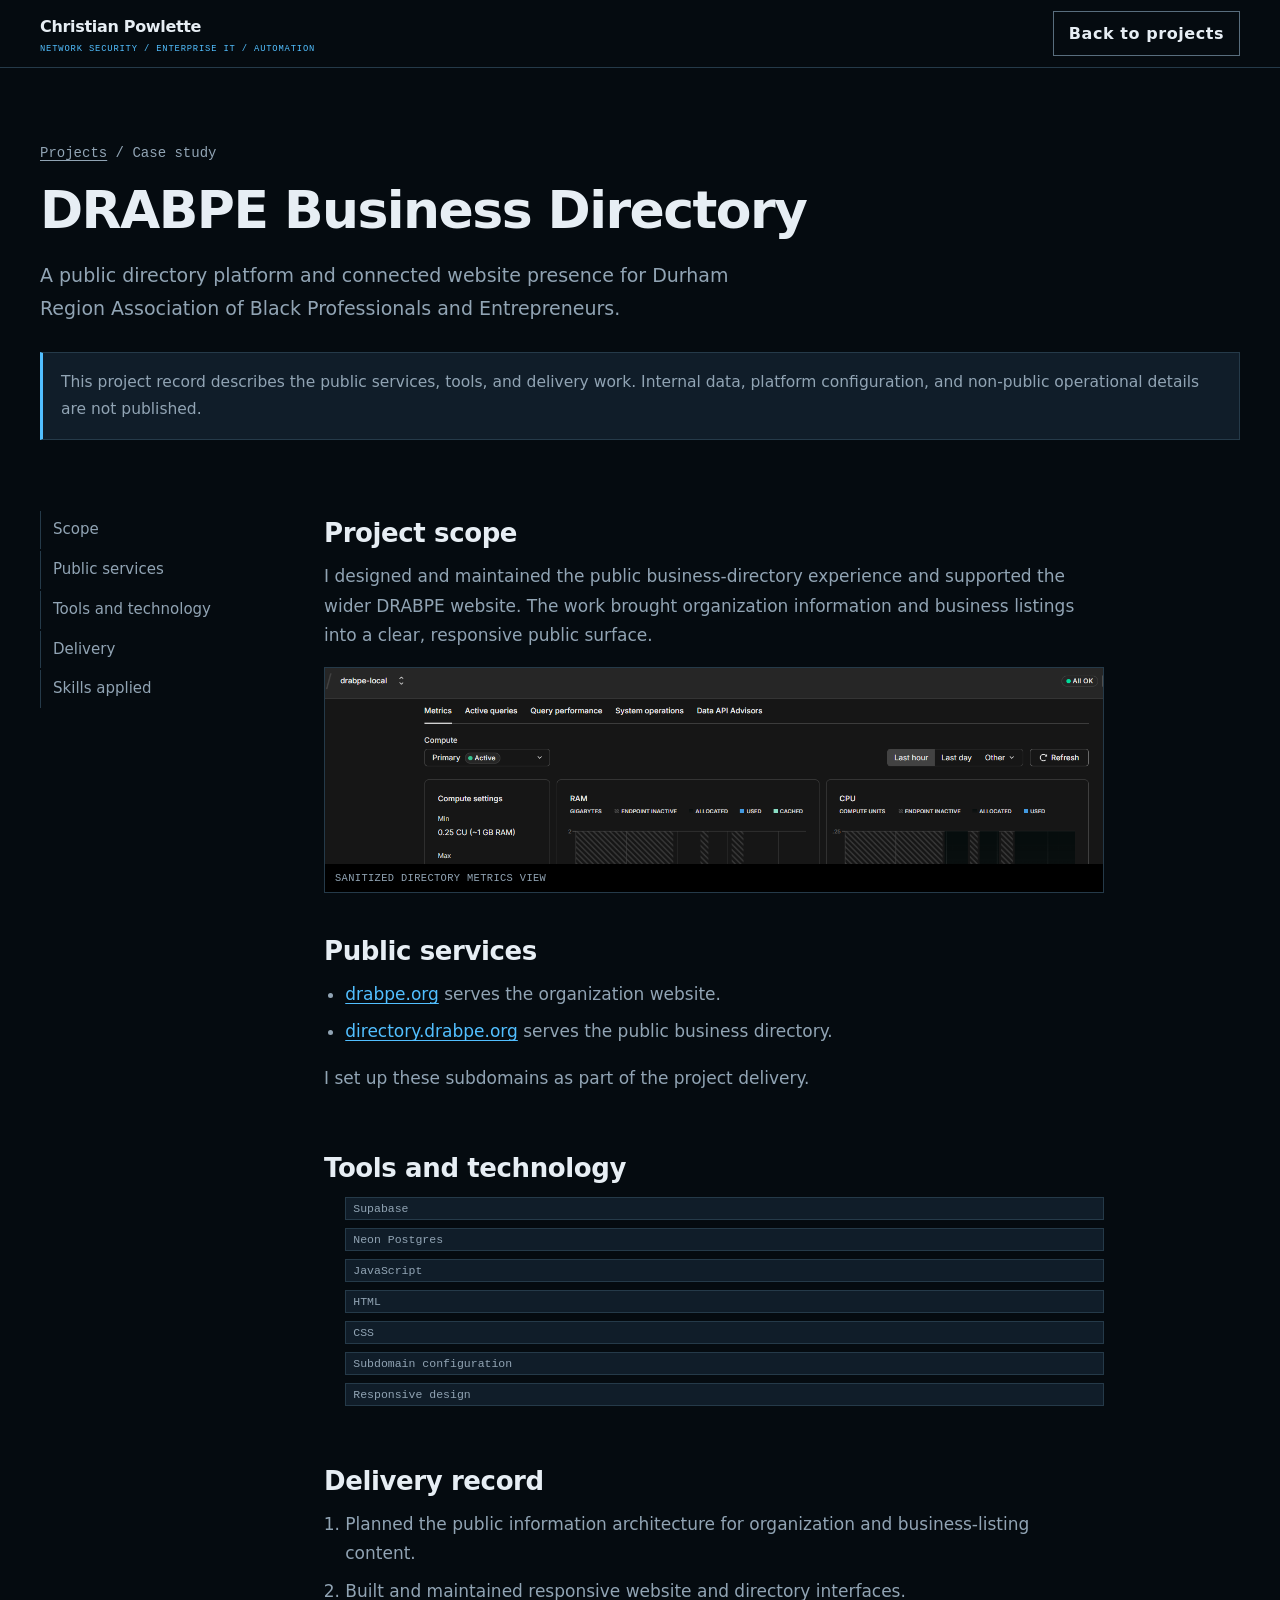
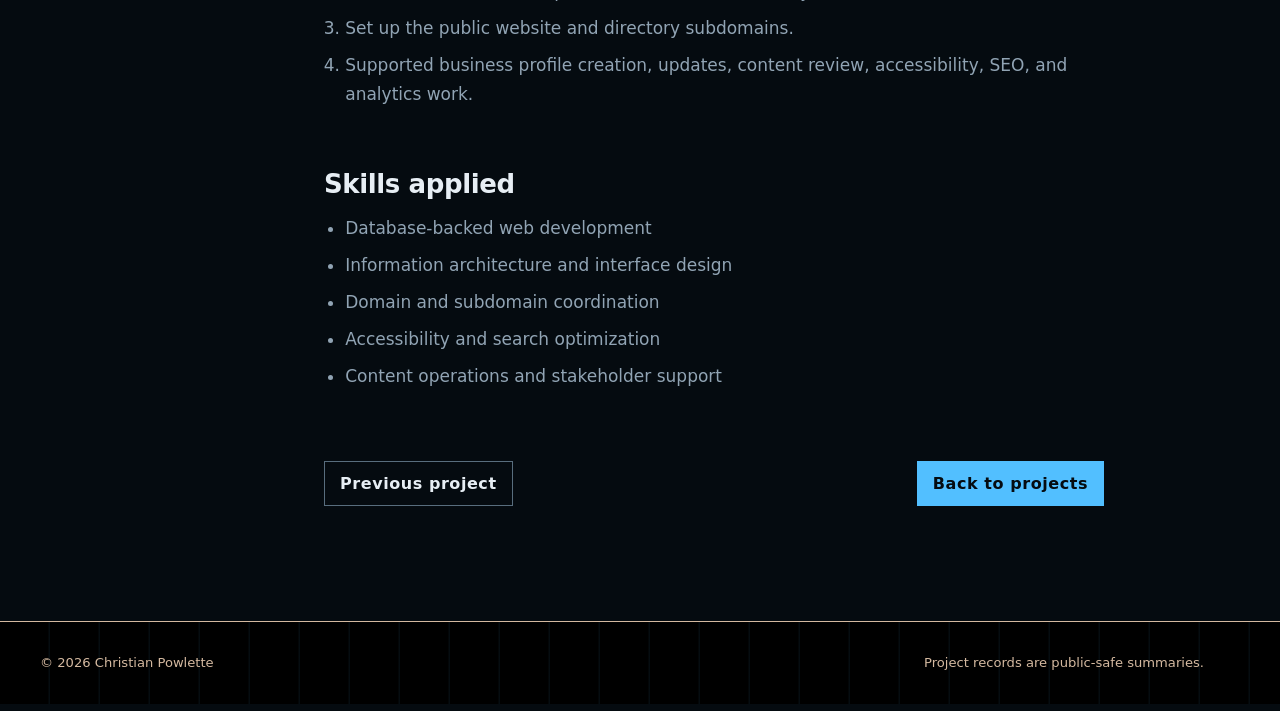
==== case-studies/drabpe-business-directory.html @ 6948e1df "Simplify public project case studies" ====
<!DOCTYPE html>
<html lang="en">
<head>
  <meta charset="utf-8">
  <meta name="viewport" content="width=device-width, initial-scale=1">
  <title>DRABPE Business Directory | Christian Powlette</title>
  <meta name="description" content="A public-safe project record for the DRABPE Business Directory and website operations.">
  <meta name="theme-color" content="#102026">
  <link rel="preconnect" href="https://fonts.googleapis.com">
  <link rel="preconnect" href="https://fonts.gstatic.com" crossorigin>
  <link href="https://fonts.googleapis.com/css2?family=Inter:wght@400;500;600;700;800&family=JetBrains+Mono:wght@400;500;600&display=swap" rel="stylesheet">
  <link rel="stylesheet" href="../assets/css/styles.css">
</head>
<body>
  <a class="skip-link" href="#main">Skip to content</a>
  <header class="site-header"><div class="container"><a class="brand brand--wordmark" href="../index.html#top"><span class="brand-copy"><strong>Christian Powlette</strong><small>NETWORK SECURITY / ENTERPRISE IT / AUTOMATION</small></span></a><a class="btn btn-ghost" href="../index.html#projects">Back to projects</a></div></header>
  <main id="main">
    <section class="cs-hero"><div class="container"><p class="cs-crumb"><a href="../index.html#projects">Projects</a> / Case study</p><h1>DRABPE Business Directory</h1><p class="cs-summary">A public directory platform and connected website presence for Durham Region Association of Black Professionals and Entrepreneurs.</p><p class="callout">This project record describes the public services, tools, and delivery work. Internal data, platform configuration, and non-public operational details are not published.</p></div></section>
    <div class="container cs-layout"><nav class="cs-toc" aria-label="On this page"><ol><li><a href="#scope">Scope</a></li><li><a href="#domains">Public services</a></li><li><a href="#tools">Tools and technology</a></li><li><a href="#delivery">Delivery</a></li><li><a href="#skills">Skills applied</a></li></ol></nav><article class="cs-body">
      <section id="scope"><h2>Project scope</h2><p>I designed and maintained the public business-directory experience and supported the wider DRABPE website. The work brought organization information and business listings into a clear, responsive public surface.</p><figure class="project-evidence"><img src="../assets/images/drabpe-directory-database-metrics.png" alt="Sanitized metrics dashboard for the DRABPE Business Directory database backend"><figcaption>Sanitized directory metrics view</figcaption></figure></section>
      <section id="domains"><h2>Public services</h2><ul><li><a href="https://drabpe.org" rel="noopener noreferrer">drabpe.org</a> serves the organization website.</li><li><a href="https://directory.drabpe.org" rel="noopener noreferrer">directory.drabpe.org</a> serves the public business directory.</li></ul><p>I set up these subdomains as part of the project delivery.</p></section>
      <section id="tools"><h2>Tools and technology</h2><ul class="chips" aria-label="Technologies"><li class="chip">Supabase</li><li class="chip">Neon Postgres</li><li class="chip">JavaScript</li><li class="chip">HTML</li><li class="chip">CSS</li><li class="chip">Subdomain configuration</li><li class="chip">Responsive design</li></ul></section>
      <section id="delivery"><h2>Delivery record</h2><ol class="plain"><li>Planned the public information architecture for organization and business-listing content.</li><li>Built and maintained responsive website and directory interfaces.</li><li>Set up the public website and directory subdomains.</li><li>Supported business profile creation, updates, content review, accessibility, SEO, and analytics work.</li></ol></section>
      <section id="skills"><h2>Skills applied</h2><ul><li>Database-backed web development</li><li>Information architecture and interface design</li><li>Domain and subdomain coordination</li><li>Accessibility and search optimization</li><li>Content operations and stakeholder support</li></ul></section>
      <div class="cs-nav"><a class="btn btn-ghost" href="google-workspace-migration.html">Previous project</a><a class="btn btn-primary" href="../index.html#projects">Back to projects</a></div>
    </article></div>
  </main>
  <footer class="site-footer"><div class="container"><span>&copy; <span id="year">2026</span> Christian Powlette</span><span>Project records are public-safe summaries.</span></div></footer>
  <script src="../assets/js/main.js" defer></script>
</body>
</html>
---- assets/css/styles.css ----
/* ==========================================================================
   Christian Powlette - Portfolio
   Tokens -> base -> layout -> components -> sections -> responsive -> print
   ========================================================================== */

:root {
  /* Infrastructure operations palette */
  --bg: #050b10;
  --accent: #52bfff;
  --mustard: #f3b75d;
  --olive: #53f3a6;
  --border: #253a49;
  --text: #e7eef4;

  /* Derived shades for contrast and UI balance */
  --card: #0a131c;
  --card-2: #101d29;
  --accent-ink: #52bfff;
  --accent-hover: #91d8ff;
  --olive-ink: #53f3a6;
  --muted: #91a4b4;
  --ink-dark: #050b10;
  --border-strong: #586d7d;

  --font-sans: "Space Grotesk", "Segoe UI", system-ui, -apple-system, Aptos, Roboto, Arial, sans-serif;
  --font-head: "Space Grotesk", "Segoe UI", system-ui, sans-serif;
  --font-mono: "IBM Plex Mono", "Consolas", monospace;

  --maxw: 1200px;
  --gutter: clamp(20px, 4vw, 40px);
  --section-y: clamp(64px, 9vw, 120px);
  /* Deliberately squared geometry: this is an operations console, not a SaaS template. */
  --r-lg: 2px;
  --r-md: 2px;
  --r-sm: 0;
  --header-h: 68px;
  color-scheme: dark;
}

*, *::before, *::after { box-sizing: border-box; }
[hidden] { display: none !important; }
html { scroll-behavior: smooth; scroll-padding-top: calc(var(--header-h) + 16px); -webkit-text-size-adjust: 100%; }
body {
  margin: 0;
  padding-top: var(--header-h);
  background: var(--bg);
  color: var(--text);
  font: 400 17px/1.65 var(--font-sans);
  -webkit-font-smoothing: antialiased;
}
img, svg { max-width: 100%; display: block; }
a { color: var(--accent-ink); text-underline-offset: 3px; }
a:hover { color: var(--olive); }
h1, h2, h3 { font-family: var(--font-head); font-weight: 600; line-height: 1.12; margin: 0; letter-spacing: -0.015em; }
h4 { font-family: var(--font-sans); line-height: 1.2; margin: 0; }
p { margin: 0 0 1em; }
ul, ol { margin: 0; padding: 0; }

:focus-visible { outline: 2px solid var(--accent-ink); outline-offset: 3px; border-radius: 4px; }

.skip-link {
  position: absolute; left: 12px; top: -60px; z-index: 100;
  background: var(--accent); color: var(--ink-dark); padding: 10px 16px; border-radius: var(--r-sm); font-weight: 600;
}
.skip-link:focus { top: 12px; }

.sr-only {
  position: absolute; width: 1px; height: 1px; padding: 0; margin: -1px;
  overflow: hidden; clip: rect(0 0 0 0); white-space: nowrap; border: 0;
}

.container { width: 100%; max-width: calc(var(--maxw) + var(--gutter) * 2); margin-inline: auto; padding-inline: var(--gutter); }
.section { padding-block: var(--section-y); }
.section + .section { border-top: 1px solid color-mix(in srgb, #102026 14%, transparent); }
.section-head { max-width: 62ch; margin-bottom: clamp(32px, 5vw, 56px); }
.section-head h2 { font-size: clamp(2rem, 4vw, 2.5rem); font-weight: 600; }
.section-head p { color: var(--muted); margin: 14px 0 0; font-size: 1.0625rem; }
.credential-spotlight { background: #d4b9a0; border-block: 1px solid #102026; }
.credential-spotlight-inner { display: grid; grid-template-columns: minmax(0, .9fr) minmax(0, 1.1fr); gap: 32px 56px; align-items: center; padding-block: clamp(32px, 5vw, 56px); }
.credential-spotlight .eyebrow { color: #102026; margin-bottom: 12px; }
.credential-spotlight h2 { max-width: 16ch; font-size: clamp(1.7rem, 3vw, 2.2rem); }
.credential-spotlight ul { display: grid; grid-template-columns: repeat(2, minmax(0, 1fr)); gap: 0; list-style: none; border-top: 1px solid color-mix(in srgb, #102026 45%, transparent); border-left: 1px solid color-mix(in srgb, #102026 45%, transparent); }
.credential-spotlight li { padding: 15px 18px; border-right: 1px solid color-mix(in srgb, #102026 45%, transparent); border-bottom: 1px solid color-mix(in srgb, #102026 45%, transparent); font: 500 .8rem/1.4 var(--font-mono); }

/* ---------- Infrastructure palette reconciliation ---------- */
.section + .section { border-color: var(--border); }
.credential-spotlight, .capability-section, .systems-section { background: #0a131c; color: var(--text); border-color: var(--border); }
.credential-spotlight .eyebrow, .credential-spotlight h2 { color: var(--text); }
.credential-spotlight ul, .credential-spotlight li { border-color: var(--border); }
.credential-spotlight li { color: var(--muted); }
.card { background: var(--card); border-color: var(--border); }
@media (hover: hover) { .card:hover { border-color: var(--accent); background: #101d29; } }
.capability-grid { border-color: var(--border); }
.capability-card { background: #101d29; border-color: var(--border); }
.capability-card p { color: var(--muted); }
.capability-card li { background: #152431; color: var(--text); }
.systems-panel { background: #101d29; }
.systems-panel + .systems-panel { border-color: var(--border); }
.systems-panel .chip, .chip { border-color: var(--border); background: #152431; color: var(--muted); }
.confidential-note, .diagram-frame, .block, .callout, .table-wrap, .flow.horizontal li { border-color: var(--border); background: #101d29; color: var(--muted); }
.diagram { --dg-node: #152431; --dg-stroke: #52bfff; --dg-text: #e7eef4; --dg-sub: #91a4b4; }
.diagram .node.safe rect, .diagram .node.iot rect { stroke: #53f3a6; }
.diagram .barrier-x { stroke: #f3b75d; }
.project-grid { border-color: var(--border); }
.project { border-color: var(--border); }
.project::before, .capability-number, .eyebrow { color: #52bfff; }
.footer-mark { border-color: #52bfff; color: #52bfff; }
.site-footer { background: #050b10; border-color: var(--border); color: var(--muted); }
.footer-identity, .footer-ledger strong { color: var(--text); }
.footer-top { color: #52bfff; }

/* ---------- Header / nav ---------- */
.site-header {
  position: fixed; inset: 0 0 auto; z-index: 50; height: var(--header-h);
  background: #050b10;
  border-bottom: 1px solid #253a49;
  box-shadow: 0 1px 0 color-mix(in srgb, #52bfff 42%, transparent);
}
.site-header .container { height: 100%; display: flex; align-items: center; justify-content: space-between; gap: 16px; }
.brand { display: inline-flex; align-items: center; gap: 12px; color: #ffffff; text-decoration: none; letter-spacing: -0.01em; }
.brand-mark {
  display: grid; place-items: center; width: 36px; height: 36px; border-radius: 0;
  border: 1px solid #52bfff; color: #52bfff; font: 600 14px var(--font-mono); position: relative; overflow: hidden;
}
.brand-mark::after { content: ""; position: absolute; inset: 0; background: linear-gradient(115deg, transparent 44%, color-mix(in srgb, #d45821 72%, transparent) 50%, transparent 56%); transform: translateX(-140%); transition: transform .38s ease; }
.brand:hover .brand-mark::after, .brand:focus-visible .brand-mark::after { transform: translateX(140%); }
.brand-copy { display: grid; gap: 2px; }
.brand-copy strong { font-size: .94rem; font-weight: 650; }
.brand-copy small { color: #91a4b4; font: 500 .56rem var(--font-mono); letter-spacing: .1em; }
.brand--wordmark { gap: 0; }
.brand--wordmark .brand-copy { gap: 4px; }
.brand--wordmark .brand-copy strong { color: #e7eef4; font-size: 1rem; font-weight: 700; letter-spacing: -.02em; }
.brand--wordmark .brand-copy small { color: #52bfff; font-size: .55rem; letter-spacing: .095em; }
.nav-list { display: flex; gap: 4px; list-style: none; }
.nav-list a {
  display: block; position: relative; padding: 8px 12px; border-radius: 0; color: #ffffff;
  text-decoration: none; font-size: 0.9375rem; font-weight: 500; transition: color .18s ease, background-color .18s ease;
}
.nav-list a::after { content: ""; position: absolute; right: 12px; bottom: 4px; left: 12px; height: 1px; background: #52bfff; transform: scaleX(0); transform-origin: right; transition: transform .22s ease; }
.nav-list a:hover, .nav-list a:focus-visible { color: #52bfff; background: color-mix(in srgb, #52bfff 9%, transparent); }
.nav-list a:hover::after, .nav-list a:focus-visible::after, .nav-list a[aria-current="true"]::after { transform: scaleX(1); transform-origin: left; }
.nav-list a[aria-current="true"] { color: #52bfff; }
.nav-list a > span { margin-right: 6px; color: #586d7d; font: 500 .58rem var(--font-mono); }
.nav-list a[aria-current="true"] > span { color: #53f3a6; }
.nav-modal-head, .nav-modal-copy { display: none; }
.node-status { display: inline-flex; align-items: center; gap: 7px; color: #91a4b4; font: 500 .59rem var(--font-mono); letter-spacing: .08em; white-space: nowrap; }
.node-status i { width: 7px; height: 7px; border-radius: 50%; background: #53f3a6; box-shadow: 0 0 9px color-mix(in srgb, #53f3a6 68%, transparent); animation: node-pulse 2.5s ease-in-out infinite; }
.nav-toggle {
  display: none; align-items: center; gap: 10px; background: none; color: #ffffff;
  border: 1px solid #d4b9a0; border-radius: 0; padding: 9px 14px; font: 500 0.9375rem var(--font-sans); cursor: pointer; transition: background-color .18s ease, color .18s ease;
}
.nav-toggle-bars { width: 16px; height: 10px; border-block: 2px solid currentColor; position: relative; }
.nav-toggle-bars::after { content: ""; position: absolute; left: 0; right: 0; top: 50%; height: 2px; margin-top: -1px; background: currentColor; }
.nav-toggle:hover, .nav-toggle:focus-visible, .nav-toggle[aria-expanded="true"] { color: #000000; background: #d4b9a0; }

/* ---------- Buttons ---------- */
.btn {
  display: inline-flex; align-items: center; justify-content: center; gap: 8px;
  min-height: 48px; padding: 12px 22px; border-radius: 0; border: 1px solid transparent;
  font: 600 1rem var(--font-sans); text-decoration: none; cursor: pointer;
  transition: background-color .15s, border-color .15s, color .15s;
}
.btn-primary { background: var(--accent); color: var(--ink-dark); }
.btn-primary:hover { background: var(--accent-hover); color: var(--ink-dark); }
.btn-ghost { background: transparent; color: var(--text); border-color: var(--border); }
.btn-ghost { border-color: var(--border-strong); }
.btn-ghost:hover { border-color: var(--accent-ink); color: var(--text); }
.btn-row { display: flex; flex-wrap: wrap; gap: 12px; }

/* ---------- Hero ---------- */
.hero { padding-block: clamp(68px, 10vw, 128px); position: relative; overflow: hidden; background: #102026; color: #ffffff; isolation: isolate; }
.hero::before {
  content: ""; position: absolute; inset: 0; pointer-events: none; z-index: 0; opacity: .5;
  background-image: linear-gradient(var(--border) 1px, transparent 1px), linear-gradient(90deg, var(--border) 1px, transparent 1px);
  background-size: 56px 56px; opacity: .18;
  -webkit-mask-image: linear-gradient(90deg, transparent 30%, #000000 100%);
          mask-image: linear-gradient(90deg, transparent 30%, #000000 100%);
}
.hero::after { content: ""; position: absolute; inset: 0; pointer-events: none; z-index: 0; background: repeating-linear-gradient(0deg, transparent 0 7px, color-mix(in srgb, #ffffff 3%, transparent) 8px); opacity: .6; animation: field-scan 11s linear infinite; }
.hero-network-field { position: absolute; inset: 0; pointer-events: none; z-index: 0; overflow: hidden; }
.hero-network-field span { position: absolute; width: 8px; height: 8px; border: 1px solid #d4b9a0; border-radius: 50%; box-shadow: 0 0 0 5px color-mix(in srgb, #d4b9a0 8%, transparent), 0 0 18px color-mix(in srgb, #d45821 38%, transparent); animation: signal-pulse 3.6s ease-in-out infinite; }
.hero-network-field span:nth-child(1) { left: 60%; top: 17%; }
.hero-network-field span:nth-child(2) { left: 86%; top: 34%; animation-delay: 1.1s; }
.hero-network-field span:nth-child(3) { left: 67%; top: 73%; animation-delay: 2.2s; }
.hero-network-field i { position: absolute; height: 1px; transform-origin: left center; background: linear-gradient(90deg, color-mix(in srgb, #d4b9a0 62%, transparent), transparent); opacity: .72; }
.hero-network-field i:nth-of-type(1) { left: 60%; top: 17%; width: 28%; transform: rotate(24deg); }
.hero-network-field i:nth-of-type(2) { left: 60%; top: 17%; width: 30%; transform: rotate(64deg); }
.hero-network-field i:nth-of-type(3) { left: 67%; top: 73%; width: 27%; transform: rotate(-22deg); }
.hero-grid { position: relative; z-index: 1; display: grid; grid-template-columns: minmax(0, .94fr) minmax(390px, 1.06fr); gap: clamp(32px, 5vw, 72px); align-items: center; }
.hero h1 { font-size: clamp(2.75rem, 6.4vw, 4rem); font-weight: 600; letter-spacing: -0.025em; line-height: 1.02; }
.eyebrow { display: flex; align-items: center; gap: 9px; margin: 0 0 16px; color: #d45821; font: 500 .75rem var(--font-mono); letter-spacing: .08em; text-transform: uppercase; }
.eyebrow span { width: 18px; height: 1px; background: currentColor; }
.hero-title { margin: 20px 0 0; color: #d4b9a0; font: 500 clamp(1.1rem, 2vw, 1.45rem)/1.2 var(--font-sans); letter-spacing: -.015em; }
.hero-lead { margin: 24px 0 32px; color: #ffffff; font-size: 1.125rem; max-width: 56ch; }
.hero-lead strong { color: #ffffff; font-weight: 600; }
.hero .btn-ghost { border-color: #d4b9a0; color: #ffffff; }
.hero .btn-ghost:hover { border-color: #ffffff; color: #ffffff; }
.hero-ledger { display: grid; grid-template-columns: repeat(3, minmax(0, 1fr)); margin-top: 32px; border-top: 1px solid color-mix(in srgb, #d4b9a0 48%, transparent); border-left: 1px solid color-mix(in srgb, #d4b9a0 48%, transparent); }
.hero-ledger span { padding: 12px 10px; border-right: 1px solid color-mix(in srgb, #d4b9a0 48%, transparent); border-bottom: 1px solid color-mix(in srgb, #d4b9a0 48%, transparent); color: #d4b9a0; font: 400 .66rem/1.45 var(--font-mono); letter-spacing: .03em; text-transform: uppercase; }
.terminal-strip { margin: 20px 0 0; border: 1px solid color-mix(in srgb, #d4b9a0 55%, transparent); background: #000000; color: #ffffff; font: 400 .72rem/1.55 var(--font-mono); }
.terminal-title { display: flex; justify-content: space-between; gap: 12px; padding: 7px 10px; border-bottom: 1px solid color-mix(in srgb, #d4b9a0 45%, transparent); color: #d4b9a0; font-size: .62rem; letter-spacing: .08em; text-transform: uppercase; }
.terminal-strip p { min-height: 1.55em; margin: 0; padding: 10px; color: #ffffff; }
.terminal-prompt { color: #d45821; font-weight: 600; }
.terminal-cursor { display: inline-block; width: .58em; height: 1em; margin-left: 3px; vertical-align: -.16em; background: #d4b9a0; animation: terminal-blink 1s steps(2, start) infinite; }
.hero-status { display: grid; grid-template-columns: repeat(3, minmax(0, 1fr)); margin: 14px 0 0; padding: 0; list-style: none; border-top: 1px solid color-mix(in srgb, #d4b9a0 42%, transparent); border-left: 1px solid color-mix(in srgb, #d4b9a0 42%, transparent); }
.hero-status li { min-height: 64px; padding: 9px 10px; border-right: 1px solid color-mix(in srgb, #d4b9a0 42%, transparent); border-bottom: 1px solid color-mix(in srgb, #d4b9a0 42%, transparent); }
.hero-status span { display: block; color: #d45821; font: 500 .57rem var(--font-mono); letter-spacing: .08em; }
.hero-status strong { display: block; margin-top: 5px; color: #ffffff; font: 500 .68rem/1.25 var(--font-mono); text-transform: uppercase; }
.hero-visual { position: relative; display: grid; grid-template-columns: minmax(0, 1fr) 142px; gap: 14px; padding: clamp(12px, 2vw, 18px); background: color-mix(in srgb, #ffffff 6%, #102026); border: 1px solid color-mix(in srgb, #d4b9a0 55%, transparent); border-radius: 0; box-shadow: 14px 14px 0 color-mix(in srgb, #000000 32%, transparent); }
.hero-visual-head { grid-column: 1 / -1; display: flex; justify-content: space-between; gap: 12px; padding-bottom: 9px; border-bottom: 1px solid color-mix(in srgb, #d4b9a0 45%, transparent); color: #d4b9a0; font: 500 .6rem var(--font-mono); letter-spacing: .09em; }
.hero-visual-head span:last-child { color: #d45821; text-align: right; }
.rack-console { grid-column: 1 / -1; padding: 12px; border: 1px solid color-mix(in srgb, #d4b9a0 45%, transparent); background: #000000; }
.rack-console-head { display: flex; align-items: baseline; justify-content: space-between; gap: 12px; padding-bottom: 9px; border-bottom: 1px solid color-mix(in srgb, #d4b9a0 35%, transparent); }
.rack-console-head h2 { margin: 0; color: #ffffff; font: 600 .72rem var(--font-mono); letter-spacing: .06em; text-transform: uppercase; }
.rack-console-head span { color: #d45821; font: 500 .56rem var(--font-mono); letter-spacing: .08em; text-align: right; }
.rack-layout { display: grid; grid-template-columns: 10px minmax(0, 1fr); gap: 9px; margin-top: 10px; }
.rack-rail { border: 1px solid color-mix(in srgb, #d4b9a0 58%, transparent); background: repeating-linear-gradient(to bottom, #d4b9a0 0 3px, transparent 3px 9px); opacity: .75; }
.rack-units { display: grid; gap: 5px; }
.rack-unit { display: grid; grid-template-columns: 35px minmax(0, 1fr) 52px; min-height: 28px; border: 1px solid color-mix(in srgb, #d4b9a0 42%, transparent); }
.rack-unit > span { display: grid; place-items: center; border-right: 1px solid color-mix(in srgb, #d4b9a0 35%, transparent); color: #d45821; font: 500 .58rem var(--font-mono); }
.rack-unit em { display: grid; place-items: center; border-left: 1px solid color-mix(in srgb, #d4b9a0 35%, transparent); color: #d4b9a0; font: 500 .5rem var(--font-mono); font-style: normal; letter-spacing: .05em; }
.rack-face { display: grid; align-items: center; gap: 3px; padding: 6px; }
.rack-face.ports { grid-template-columns: repeat(10, minmax(0, 1fr)) 8px; }
.rack-face.firewall { grid-template-columns: repeat(6, minmax(0, 1fr)) 8px; }
.rack-face.bays { grid-template-columns: repeat(6, minmax(0, 1fr)) 8px; }
.rack-face i { display: block; height: 7px; border: 1px solid #d4b9a0; background: #102026; }
.rack-face.bays i { height: 12px; background: color-mix(in srgb, #d4b9a0 14%, #102026); }
.rack-face b { display: block; width: 6px; height: 6px; justify-self: end; background: #d45821; box-shadow: 0 0 9px color-mix(in srgb, #d45821 66%, transparent); animation: rack-led 2.4s steps(2, start) infinite; }
.rack-face b.warn { background: #d4b9a0; animation-delay: .7s; }
.rack-terminal { margin: 10px 0 0; padding: 8px 9px; border: 1px solid color-mix(in srgb, #d4b9a0 38%, transparent); color: #d4b9a0; font: 400 .64rem/1.5 var(--font-mono); }
.rack-terminal > span { color: #d45821; font-weight: 600; }
.rack-terminal strong { color: #ffffff; font-weight: 500; }
.hero-topology { grid-column: 1 / -1; border: 1px solid color-mix(in srgb, #d4b9a0 42%, transparent); background: color-mix(in srgb, #000000 36%, transparent); }
.hero-topology summary { display: flex; justify-content: space-between; gap: 12px; padding: 9px 10px; color: #d4b9a0; cursor: pointer; font: 500 .61rem var(--font-mono); letter-spacing: .07em; text-transform: uppercase; }
.hero-topology summary span { color: #d45821; font-size: .88rem; transition: transform .18s ease; }
.hero-topology[open] summary { border-bottom: 1px solid color-mix(in srgb, #d4b9a0 35%, transparent); }
.hero-topology[open] summary span { transform: rotate(45deg); }
.hero-topology .diagram { display: block; width: calc(100% - 20px); margin: 10px; }
.hero-portrait { margin: 0; }
.hero-portrait img { width: 100%; height: clamp(250px, 29vw, 350px); object-fit: cover; object-position: center 22%; display: block; }
.hero-evidence { grid-column: 1 / -1; grid-row: auto; display: grid; grid-template-columns: 120px minmax(0, 1fr); gap: 12px; align-items: center; border-top: 1px solid color-mix(in srgb, #d4b9a0 45%, transparent); padding-top: 12px; }
.hero-evidence img { height: 104px; min-height: 0; max-height: none; object-position: center 20%; filter: saturate(.78) contrast(1.04); }
.hero-evidence figcaption { display: block; padding: 0; line-height: 1.4; }
.hero-evidence figcaption span { display: block; }
.hero-evidence figcaption span + span { margin-top: 4px; }
.hero-portrait figcaption { display: flex; justify-content: space-between; gap: 12px; padding: 11px 0; color: #d4b9a0; font: 400 .67rem var(--font-mono); text-transform: uppercase; letter-spacing: .06em; }
.hero-portrait figcaption span:first-child { color: #d45821; }
.hero-visual .diagram { --dg-node: #102026; --dg-stroke: #d4b9a0; --dg-text: #ffffff; --dg-sub: #d4b9a0; }
.hero-visual .diagram .node.core rect { stroke: var(--accent); }
.hero-visual .diagram .node.safe rect { stroke: var(--mustard); }
.hero-visual .diagram .node.access rect { fill: #ffffff; stroke: var(--accent); }
.hero-visual .diagram .node.access text { fill: var(--olive); }
.hero-visual .diagram .node.iot rect { stroke: #ffffff; }
.hero-visual .diagram .node.peripheral rect { stroke: var(--mustard); }
.hero-visual .diagram .barrier-x { stroke: var(--mustard); }
.hero-visual .diagram [data-topology-node] { cursor: pointer; }
.hero-visual .diagram [data-topology-node]:focus { outline: none; }
.hero-visual .diagram [data-topology-node]:focus rect, .hero-visual .diagram [data-topology-node]:hover rect, .hero-visual .diagram [data-topology-node].is-selected rect { fill: color-mix(in srgb, #d4b9a0 22%, #102026); stroke: #ffffff; stroke-width: 2.5; }
.topology-inspector { margin: 10px; padding: 10px; border: 1px solid color-mix(in srgb, #d4b9a0 45%, transparent); background: #000000; color: #ffffff; font: 400 .7rem/1.55 var(--font-mono); }
.topology-inspector > div { display: flex; justify-content: space-between; gap: 12px; padding-bottom: 6px; border-bottom: 1px solid color-mix(in srgb, #d4b9a0 35%, transparent); color: #d4b9a0; font-size: .6rem; letter-spacing: .08em; text-transform: uppercase; }
.topology-inspector p { margin: 9px 0 2px; color: #ffffff; font-weight: 600; }
.topology-inspector code { display: block; color: #d4b9a0; overflow-wrap: anywhere; }
.topology-inspector small { display: block; margin-top: 7px; color: color-mix(in srgb, #ffffff 62%, transparent); font-size: .61rem; }

/* ---------- Diagram ---------- */
.diagram { width: 100%; height: auto; }
.diagram { --dg-node: #ffffff; --dg-stroke: #d4b9a0; --dg-text: var(--text); --dg-sub: var(--muted); }
.diagram .node rect { fill: var(--dg-node); stroke: var(--dg-stroke); stroke-width: 1.5; }
.diagram .node.core rect { stroke: var(--accent); stroke-width: 2.5; }
.diagram .node.safe rect { stroke: var(--olive); stroke-width: 2; }
.diagram .node.cloud rect { stroke: var(--mustard); }
.diagram .node.access rect { stroke: var(--accent); stroke-width: 2; }
.diagram .node.iot rect { stroke: var(--olive); }
.diagram .node.peripheral rect { stroke: var(--mustard); }
.diagram .node.guest rect { stroke-dasharray: 5 4; }
.diagram .node text { fill: var(--dg-text); font: 600 15px var(--font-sans); text-anchor: middle; }
.diagram .node.leaf text { font-size: 14px; }
.diagram .node .sub { fill: var(--dg-sub); font: 400 12px var(--font-mono); }
.diagram .link { fill: none; stroke: var(--accent); stroke-width: 2; stroke-opacity: .75; stroke-linejoin: round; }
.diagram .link.guest { stroke: var(--dg-sub); stroke-dasharray: 6 5; stroke-opacity: .7; }
.diagram .barrier { stroke: var(--dg-sub); stroke-width: 1.5; stroke-dasharray: 3 4; }
.diagram .barrier-x { stroke: var(--mustard); stroke-width: 2.5; stroke-linecap: round; }
.diagram .note { fill: var(--dg-sub); font: 400 12px var(--font-mono); text-anchor: middle; }
.diagram .packet { fill: var(--accent); display: none; }

/* one orchestrated moment: the topology draws itself once on load */
.diagram.is-live .link:not(.guest) { stroke-dasharray: 1; stroke-dashoffset: 1; animation: draw 1.1s cubic-bezier(.4,0,.2,1) forwards; animation-delay: var(--d, 0s); }
.diagram.is-live .link.guest { opacity: 0; animation: fade .6s ease forwards; animation-delay: var(--d, 0s); }
.diagram.is-live .node { opacity: 0; animation: fade .5s ease forwards; animation-delay: var(--d, 0s); }
.diagram.is-live .packet { display: block; opacity: 0; offset-rotate: 0deg; animation: travel 3.2s linear infinite; animation-delay: var(--d, 2s); }
@keyframes draw { to { stroke-dashoffset: 0; } }
@keyframes fade { to { opacity: 1; } }
@keyframes travel { 0% { offset-distance: 0%; opacity: 0; } 10% { opacity: 1; } 90% { opacity: 1; } 100% { offset-distance: 100%; opacity: 0; } }
@keyframes signal-pulse { 0%, 100% { opacity: .45; transform: scale(1); } 50% { opacity: 1; transform: scale(1.35); } }
@keyframes field-scan { from { background-position: 0 0; } to { background-position: 0 56px; } }
@keyframes terminal-blink { 50% { opacity: 0; } }
@keyframes rack-led { 50% { opacity: .28; } }
@keyframes node-pulse { 50% { opacity: .35; } }

/* ---------- Cards, chips ---------- */
.card { background: var(--card); border: 1px solid color-mix(in srgb, #102026 18%, transparent); border-radius: var(--r-sm); transition: border-color .18s ease, background-color .18s ease; }
@media (hover: hover) { .card:hover { border-color: #d45821; background: color-mix(in srgb, #d4b9a0 8%, #ffffff); } }
.chips { display: flex; flex-wrap: wrap; gap: 8px; list-style: none; }
.chip {
  padding: 5px 11px; border: 1px solid var(--border); border-radius: var(--r-sm); background: var(--card-2);
  font: 500 0.8125rem var(--font-mono); color: var(--muted);
}

/* ---------- About ---------- */
.about-grid { display: grid; grid-template-columns: minmax(0, 1.2fr) minmax(0, 1fr); gap: clamp(32px, 5vw, 72px); align-items: start; }
.about-copy p { color: var(--muted); max-width: 62ch; }
.about-copy p:first-of-type { color: var(--text); font-size: 1.1875rem; }
.about-portrait { margin: 0; align-self: stretch; background: #102026; padding: clamp(14px, 2vw, 20px); }
.about-portrait img { width: 100%; height: 100%; min-height: 420px; max-height: 600px; object-fit: cover; object-position: center 24%; display: block; }
.about-portrait figcaption { margin-top: 12px; color: #d4b9a0; font: 400 .75rem var(--font-mono); text-transform: uppercase; letter-spacing: .06em; }
.stats { display: grid; grid-template-columns: repeat(2, minmax(0, 1fr)); gap: 14px; margin: 0; list-style: none; }
.stat { padding: 22px; min-height: 132px; display: flex; flex-direction: column; justify-content: flex-end; gap: 6px; }
.stat-value { font-family: var(--font-head); font-size: 1.4rem; font-weight: 600; line-height: 1.2; letter-spacing: -0.02em; }
.stat-value.big { font-size: clamp(2.5rem, 4.4vw, 3.4rem); font-weight: 600; letter-spacing: -0.02em; color: var(--accent-ink); }
.stat-label { color: var(--muted); font-size: 0.9375rem; }

/* ---------- Capability positioning ---------- */
.capability-section { background: #d4b9a0; }
.capability-heading { display: grid; grid-template-columns: minmax(0, 1fr) minmax(0, 1fr); gap: 20px 48px; max-width: none; }
.capability-heading .eyebrow, .capability-heading h2 { grid-column: 1; }
.capability-heading p:last-child { grid-column: 2; grid-row: 1 / span 2; align-self: end; max-width: 42ch; }
.capability-grid { display: grid; grid-template-columns: repeat(4, minmax(0, 1fr)); border-top: 1px solid #000000; border-left: 1px solid #000000; }
.capability-card { min-height: 290px; padding: 24px; border-right: 1px solid #000000; border-bottom: 1px solid #000000; display: flex; flex-direction: column; background: #ffffff; }
.capability-number { color: #d45821; font: 500 .75rem var(--font-mono); }
.capability-card h3 { margin: auto 0 12px; font-size: 1.35rem; }
.capability-card p { color: var(--muted); font-size: .9375rem; line-height: 1.55; }
.capability-card ul { display: flex; flex-wrap: wrap; gap: 6px; padding: 0; margin: 8px 0 0; list-style: none; }
.capability-card li { padding: 4px 7px; background: #102026; color: #ffffff; font: 400 .68rem var(--font-mono); }

/* ---------- Enterprise systems ---------- */
.systems-section { background: color-mix(in srgb, #d4b9a0 16%, #ffffff); }
.security-philosophy { max-width: 66ch; color: var(--text) !important; font-size: 1.1rem !important; }
.systems-grid { display: grid; grid-template-columns: repeat(2, minmax(0, 1fr)); gap: 0; border: 1px solid #000000; }
.systems-panel { min-height: 220px; padding: clamp(22px, 3vw, 34px); border: 0; border-radius: 0; }
.systems-panel + .systems-panel { border-left: 1px solid #000000; }
.systems-panel h3 { margin-bottom: 22px; font-size: 1.25rem; }
.systems-panel .chip { border-color: #000000; background: #ffffff; }

/* ---------- Operations board ---------- */
.ops-board { background: #102026; color: #ffffff; }
.ops-board .section-head h2 { color: #ffffff; }
.ops-board .section-head p:last-child { color: #d4b9a0; }
.ops-board-grid { display: grid; grid-template-columns: minmax(0, .92fr) minmax(0, 1.08fr); gap: 0; border: 1px solid color-mix(in srgb, #d4b9a0 58%, transparent); }
.ops-panel { min-height: 100%; padding: clamp(22px, 3vw, 34px); }
.ops-panel + .ops-panel { border-left: 1px solid color-mix(in srgb, #d4b9a0 58%, transparent); }
.ops-panel header { display: flex; justify-content: space-between; gap: 12px; padding-bottom: 12px; border-bottom: 1px solid color-mix(in srgb, #d4b9a0 42%, transparent); }
.ops-panel header h3 { margin: 0; font-size: 1.12rem; }
.ops-panel header span { color: #d45821; font: 500 .58rem var(--font-mono); letter-spacing: .09em; text-align: right; }
.ops-log { margin: 0; padding: 0; list-style: none; }
.ops-log li { display: grid; grid-template-columns: 34px minmax(0, 1fr); gap: 12px; padding: 16px 0; border-bottom: 1px solid color-mix(in srgb, #d4b9a0 28%, transparent); }
.ops-log li > span { color: #d45821; font: 500 .65rem var(--font-mono); }
.ops-log p { margin: 5px 0 0; color: #d4b9a0; font-size: .89rem; line-height: 1.48; }
.matrix-wrap { overflow-x: auto; }
.capability-matrix { min-width: 610px; background: #102026; color: #ffffff; }
.capability-matrix th, .capability-matrix td { border-color: color-mix(in srgb, #d4b9a0 36%, transparent); padding: 12px 10px; }
.capability-matrix thead th { color: #d4b9a0; font-size: .64rem; letter-spacing: .07em; text-transform: uppercase; }
.capability-matrix tbody th { color: #ffffff; font: 500 .77rem var(--font-mono); }
.capability-matrix tbody td { color: #d4b9a0; font-size: .84rem; }
.capability-matrix tbody td:nth-child(2) { color: #d45821; font: 500 .68rem var(--font-mono); text-transform: uppercase; }

/* ---------- Projects ---------- */
.confidential-note {
  display: flex; gap: 12px; align-items: flex-start; margin: 0 0 32px; padding: 14px 18px;
  border: 1px solid var(--border); border-left: 3px solid var(--olive); border-radius: var(--r-md);
  background: var(--card-2); color: var(--muted); font-size: 0.9375rem;
}
.featured { padding: clamp(24px, 4vw, 44px); margin-bottom: 24px; border-top: 4px solid #d45821; }
.featured-head { max-width: 70ch; margin-bottom: 32px; }
.featured-head h3, .project h3 { font-size: clamp(1.5rem, 2.6vw, 1.75rem); font-weight: 600; }
.featured-head p, .project-desc { color: var(--muted); margin: 10px 0 0; }
.featured-body { display: grid; grid-template-columns: minmax(0, 1fr) minmax(0, 1fr); gap: clamp(24px, 4vw, 48px); align-items: start; }
.diagram-frame { padding: 18px; background: var(--card-2); border: 1px solid var(--border); border-radius: var(--r-md); }
.project-photo { width: 100%; max-height: 220px; object-fit: cover; object-position: center; border-radius: var(--r-sm); margin-bottom: 16px; }
.nas-gallery { display: grid; grid-template-columns: .75fr 1fr 1fr 1fr; gap: 8px; margin: 0 0 16px; }
.nas-gallery figure { margin: 0; min-width: 0; background: #102026; overflow: hidden; }
.nas-gallery img { width: 100%; height: 92px; object-fit: cover; display: block; }
.nas-gallery figure:first-child img { object-position: center; }
.nas-gallery figcaption { padding: 7px 8px; color: #d4b9a0; font: 400 .62rem var(--font-mono); letter-spacing: .02em; text-transform: uppercase; }
.diagram-frame figcaption { color: var(--muted); font: 400 0.8125rem var(--font-mono); margin-top: 12px; }
.blocks { display: grid; grid-template-columns: 1fr 1fr; gap: 14px; }
.block { padding: 16px 18px; border: 1px solid var(--border); border-radius: var(--r-md); background: var(--card-2); }
.block h4 { font-size: 0.9375rem; margin-bottom: 6px; color: var(--accent-ink); letter-spacing: 0; }
.block p { margin: 0; font-size: 0.9375rem; color: var(--muted); line-height: 1.55; }
.featured-foot { display: flex; flex-wrap: wrap; align-items: center; justify-content: space-between; gap: 20px; margin-top: 32px; }
.stack-label { margin: 0 0 8px; color: var(--muted); font: 500 .72rem var(--font-mono); letter-spacing: .07em; text-transform: uppercase; }
.featured-foot .stack-label { flex-basis: 100%; }
.security-focus { display: grid; grid-template-columns: minmax(0, .9fr) minmax(0, 1.1fr); gap: 26px 48px; align-items: end; margin: 24px 0; padding: 28px; background: #102026; color: #ffffff; border-left: 4px solid #d45821; }
.security-focus .eyebrow { color: #d4b9a0; margin-bottom: 10px; }
.security-focus h3 { font-size: 1.35rem; }
.security-focus ul { display: grid; grid-template-columns: repeat(2, minmax(0, 1fr)); gap: 9px 20px; padding: 0; list-style: none; color: #d4b9a0; font-size: .9rem; }
.security-focus li { padding-left: 15px; position: relative; }
.security-focus li::before { content: "+"; position: absolute; left: 0; color: #d45821; }

.project-grid { display: grid; grid-template-columns: repeat(2, minmax(0, 1fr)); gap: 0; border-top: 1px solid #102026; border-left: 1px solid #102026; counter-reset: case-study; }
.project { position: relative; min-height: 100%; padding: clamp(28px, 3vw, 38px) clamp(22px, 3vw, 32px) clamp(22px, 3vw, 32px); display: flex; flex-direction: column; gap: 20px; border: 0; border-right: 1px solid #102026; border-bottom: 1px solid #102026; border-radius: 0; counter-increment: case-study; }
.project::before { content: "CASE." counter(case-study, decimal-leading-zero); position: absolute; top: 12px; right: 14px; color: #d45821; font: 500 .62rem var(--font-mono); letter-spacing: .08em; }
.project .chips { margin-top: auto; }
.project-foot { display: flex; }

/* step flows (vertical) */
.flow { list-style: none; counter-reset: step; position: relative; }
.flow li {
  position: relative; padding: 0 0 18px 40px; color: var(--text); font-size: 0.9688rem; line-height: 1.45;
  counter-increment: step;
}
.flow li::before {
  content: counter(step); position: absolute; left: 0; top: -1px; width: 26px; height: 26px; border-radius: 50%;
  display: grid; place-items: center; background: var(--card-2); border: 1px solid var(--accent);
  color: var(--accent-ink); font: 600 0.75rem var(--font-mono);
}
.flow li::after { content: ""; position: absolute; left: 12.5px; top: 28px; bottom: 2px; width: 1px; background: var(--border); }
.flow li:last-child { padding-bottom: 0; }
.flow li:last-child::after { display: none; }
.flow li small { display: block; color: var(--muted); font-size: 0.875rem; }
.flow.horizontal { display: grid; grid-template-columns: repeat(auto-fit, minmax(150px, 1fr)); gap: 12px; }
.flow.horizontal li { padding: 14px 14px 14px 14px; border: 1px solid var(--border); border-radius: 0; background: var(--card-2); }
.flow.horizontal li::before { position: static; margin-bottom: 8px; }
.flow.horizontal li::after { display: none; }

.callout {
  padding: 16px 18px; border: 1px solid var(--border); border-left: 3px solid var(--accent); border-radius: var(--r-md);
  background: var(--card-2); font-size: 0.9688rem; color: var(--muted);
}
.callout strong { color: var(--text); }

.table-wrap { overflow-x: auto; border: 1px solid var(--border); border-radius: var(--r-md); background: var(--card-2); }
table { width: 100%; border-collapse: collapse; font-size: 0.9375rem; }
th, td { text-align: left; padding: 11px 16px; border-bottom: 1px solid var(--border); vertical-align: top; }
th { color: var(--muted); font: 500 0.8125rem var(--font-mono); white-space: nowrap; }
tr:last-child td { border-bottom: 0; }
.pill { display: inline-block; padding: 2px 10px; border-radius: 0; border: 1px solid var(--olive); color: var(--olive-ink); font: 500 0.8125rem var(--font-mono); white-space: nowrap; }
.pill.info { border-color: var(--accent); color: var(--accent-ink); }

/* simplified mobile version of the topology */
.topology-list { display: none; }
.topology-list li strong { font-weight: 600; }

/* ---------- Timeline ---------- */
.timeline { list-style: none; position: relative; display: grid; gap: 20px; }
.timeline::before { content: ""; position: absolute; left: 6px; top: 8px; bottom: 8px; width: 1px; background: var(--border); }
.tl-item { position: relative; padding-left: 40px; }
.tl-item::before {
  content: ""; position: absolute; left: 0; top: 30px; width: 13px; height: 13px; border-radius: 50%;
  background: var(--bg); border: 2px solid var(--muted);
}
.tl-item.current::before { border-color: var(--accent); background: var(--accent); }
.tl-card { padding: clamp(20px, 3vw, 30px); display: grid; grid-template-columns: 170px minmax(0, 1fr); gap: 8px 32px; }
.tl-when { font: 500 0.875rem var(--font-mono); color: var(--muted); padding-top: 4px; }
.tl-card h3 { font-size: 1.3125rem; font-weight: 700; }
.tl-org { margin: 4px 0 14px; color: var(--accent-ink); font-size: 0.9688rem; }
.tl-card ul { padding-left: 1.1em; color: var(--muted); display: grid; gap: 6px; }
.experience-photo { float: right; width: 132px; height: 148px; object-fit: cover; border-radius: var(--r-sm); margin: 0 0 14px 18px; border: 1px solid var(--border); }
.company-logos { display: flex; align-items: center; gap: 10px; margin: 0 0 16px; }
.company-logos img { width: auto; max-width: 230px; height: 66px; object-fit: contain; background: #ffffff; border: 1px solid var(--border); padding: 6px 12px; }
.tl-card li::marker { color: var(--border); }
.organization-card { padding: clamp(20px, 3vw, 30px); }
.organization-head { display: grid; grid-template-columns: auto minmax(0, 1fr) auto; gap: 14px; align-items: start; padding-bottom: 22px; border-bottom: 1px solid var(--border); }
.organization-mark { width: 44px; height: 44px; object-fit: cover; background: #102026; }
.organization-head h3 { font-size: 1.05rem; line-height: 1.3; }
.organization-head p { margin: 3px 0 0; color: var(--muted); font-size: .9rem; }
.organization-photos { display: grid; grid-template-columns: 110px 70px; align-items: end; gap: 8px; }
.organization-head .experience-photo { float: none; width: 110px; height: 110px; margin: 0; }
.organization-head .experience-photo.secondary { width: 70px; height: 82px; }
.drabpe-feature-photo { margin: 22px 0 0; background: #000000; }
.drabpe-feature-photo img { display: block; width: 100%; max-height: 610px; object-fit: cover; object-position: center 38%; }
.drabpe-feature-photo figcaption { padding: 10px 12px; color: #d4b9a0; font: 400 .72rem/1.4 var(--font-mono); letter-spacing: .035em; text-transform: uppercase; }
.drabpe-event-gallery { display: grid; grid-template-columns: repeat(3, minmax(0, 1fr)); gap: 8px; margin-top: 22px; }
.drabpe-event-gallery img { display: block; width: 100%; height: 154px; object-fit: cover; border: 1px solid var(--border); }
.client-logo-gallery { margin-top: 24px; padding-top: 18px; border-top: 1px solid #253a49; }
.client-logo-gallery h4 { margin: 0 0 12px; color: #91a4b4; font: 600 .68rem var(--font-mono); letter-spacing: .09em; text-transform: uppercase; }
.client-logo-gallery > div { display: grid; grid-template-columns: repeat(5, minmax(0, 1fr)); gap: 10px; }
.client-logo-gallery figure { min-width: 0; margin: 0; border: 1px solid #253a49; background: #ffffff; }
.client-logo-gallery img { display: block; width: 100%; height: 84px; object-fit: contain; padding: 8px; }
.client-logo-gallery figcaption { min-height: 42px; padding: 7px 8px; border-top: 1px solid #253a49; background: #101d29; color: #b8c6d1; font: 500 .57rem/1.35 var(--font-mono); text-align: center; overflow-wrap: anywhere; }
.role-history { position: relative; margin: 22px 0 0 22px; padding-left: 26px; border-left: 1px solid var(--border); display: grid; gap: 24px; }
.role-entry { position: relative; }
.role-entry::before { content: ""; position: absolute; left: -33px; top: 5px; width: 11px; height: 11px; border-radius: 50%; background: #ffffff; border: 2px solid var(--muted); }
.role-entry.current-role::before { background: #d45821; border-color: #d45821; box-shadow: 0 0 0 4px color-mix(in srgb, #d45821 12%, transparent); }
.role-date, .role-type { margin: 0; font: 400 .78rem var(--font-mono); }
.role-date { color: var(--muted); }
.role-entry h4 { margin-top: 5px; font-size: 1.05rem; }
.role-type { color: var(--accent-ink); margin-top: 2px; }
.role-entry ul { margin-top: 12px; padding-left: 1.1em; color: var(--muted); display: grid; gap: 5px; font-size: .94rem; }
.role-entry li::marker { color: var(--border); }

/* ---------- Motion ---------- */
.motion-ready .section { opacity: 0; transform: translateY(20px); transition: opacity .56s ease, transform .56s cubic-bezier(.2,.7,.2,1); }
.motion-ready .section.in-view { opacity: 1; transform: none; }

/* ---------- Skills ---------- */
.legend { display: flex; flex-wrap: wrap; gap: 8px 24px; list-style: none; margin: 0 0 28px; font-size: 0.9375rem; color: var(--muted); }
.legend li { display: inline-flex; align-items: center; gap: 8px; }
.dot { width: 10px; height: 10px; border-radius: 50%; display: inline-block; flex: none; }
.dot.a { background: var(--accent); }
.dot.p { background: var(--mustard); }
.dot.l { border: 2px solid var(--muted); background: transparent; }
.skill-groups { display: grid; grid-template-columns: repeat(2, minmax(0, 1fr)); gap: 20px; }
.skill-summary { display: grid; grid-template-columns: repeat(5, minmax(0, 1fr)); gap: 12px; margin: 0 0 26px; }
.skill-summary div { padding: 14px; min-height: 104px; border: 1px solid var(--border); background: var(--card-2); display: flex; flex-direction: column; justify-content: space-between; gap: 16px; }
.skill-summary span { font-size: .88rem; line-height: 1.35; font-weight: 600; }
.skill-summary i { display: block; height: 5px; background: repeating-linear-gradient(90deg, #d45821 0 13%, transparent 13% 16%); }
.skill-summary div:nth-child(4) i { background: repeating-linear-gradient(90deg, #d45821 0 11%, transparent 11% 14%); }
.skill-summary div:nth-child(5) i { background: repeating-linear-gradient(90deg, #d45821 0 10%, transparent 10% 13%); }
.skill-group { padding: clamp(22px, 3vw, 30px); }
.skill-group h3 { font-size: 1.25rem; font-weight: 700; margin-bottom: 18px; }
.skill { display: inline-flex; align-items: center; gap: 8px; }
.skill .dot { width: 8px; height: 8px; }
.skill .dot.l { border-width: 1.5px; }

/* ---------- Work samples ---------- */
.samples { display: grid; gap: 14px; }
.sample { border: 1px solid var(--border); border-radius: var(--r-lg); background: var(--card); }
.sample summary {
  list-style: none; cursor: pointer; display: grid; grid-template-columns: minmax(0, 1fr) auto; gap: 16px; align-items: center;
  padding: 20px 24px; border-radius: var(--r-lg);
}
.sample summary::-webkit-details-marker { display: none; }
.sample summary h3 { font-size: 1.1875rem; font-weight: 650; }
.sample summary p { margin: 4px 0 0; color: var(--muted); font-size: 0.9375rem; }
.sample summary .chev { width: 12px; height: 12px; border-right: 2px solid var(--accent-ink); border-bottom: 2px solid var(--accent-ink); transform: rotate(45deg); transition: transform .2s; margin-right: 6px; }
.sample[open] summary .chev { transform: rotate(-135deg); }
.sample[open] summary { border-bottom: 1px solid var(--border); border-bottom-left-radius: 0; border-bottom-right-radius: 0; }
.sample-body { padding: 24px; display: grid; gap: 20px; }
.sample-label { margin: 0; color: var(--muted); font: 400 0.8125rem var(--font-mono); }
.sample-body h4 { font-size: 1rem; margin-bottom: 8px; letter-spacing: 0; }
.sample-body ol.plain, .sample-body ul.plain { padding-left: 1.25em; color: var(--muted); display: grid; gap: 6px; }
.dl { display: grid; grid-template-columns: 150px minmax(0, 1fr); gap: 0; margin: 0; border: 1px solid var(--border); border-radius: var(--r-md); overflow: hidden; }
.dl dt, .dl dd { margin: 0; padding: 12px 16px; border-bottom: 1px solid var(--border); background: var(--card-2); }
.dl dt { color: var(--accent-ink); font: 500 0.875rem var(--font-mono); }
.dl dd { color: var(--muted); font-size: 0.9688rem; }
.dl dt:last-of-type, .dl dd:last-of-type { border-bottom: 0; }

/* ---------- Contact ---------- */
.contact-grid { display: grid; grid-template-columns: minmax(0, 1fr) minmax(0, 1fr); gap: clamp(28px, 5vw, 64px); align-items: start; }
.contact-console-label { display: flex; justify-content: space-between; gap: 12px; padding: 10px 12px; border: 1px solid #102026; border-bottom: 0; background: #102026; color: #d4b9a0; font: 500 .62rem var(--font-mono); letter-spacing: .09em; }
.contact-console-label span:last-child { color: #d45821; }
.contact-list { list-style: none; display: grid; gap: 12px; margin: 28px 0; }
.contact-item { display: flex; flex-wrap: wrap; align-items: center; gap: 8px 14px; padding: 14px 18px; }
.contact-item .k { color: var(--muted); font: 400 0.8125rem var(--font-mono); min-width: 72px; }
.contact-item a, .contact-item span.v { font-weight: 550; overflow-wrap: anywhere; }
.copy-btn { margin-left: auto; background: none; border: 1px solid var(--border); color: var(--text); border-radius: var(--r-sm); padding: 6px 12px; font: 500 0.875rem var(--font-sans); cursor: pointer; }
.copy-btn:hover { border-color: var(--accent-ink); }
.qr-row { display: flex; flex-wrap: wrap; gap: 20px; margin-top: 8px; }
.qr { text-align: center; }
.qr-box { width: 148px; height: 148px; padding: 10px; background: #ffffff; border: 1px solid var(--border-strong); border-radius: var(--r-md); display: grid; place-items: center; color: var(--ink-dark); font: 400 0.75rem/1.3 var(--font-mono); overflow-wrap: anywhere; }
.qr-box svg { width: 100%; height: 100%; }
.qr figcaption { margin-top: 10px; color: var(--muted); font-size: 0.9375rem; }
form.contact-form { padding: clamp(22px, 3vw, 32px); display: grid; gap: 16px; }
.field { display: grid; gap: 6px; }
.field label { font-size: 0.9375rem; font-weight: 550; }
.field input, .field textarea {
  width: 100%; background: var(--bg); color: var(--text); border: 1px solid var(--border); border-radius: 10px;
  padding: 12px 14px; font: 400 1rem var(--font-sans);
}
.field input:focus, .field textarea:focus { outline: 2px solid var(--accent-ink); outline-offset: 1px; border-color: var(--accent-ink); }
.field textarea { min-height: 130px; resize: vertical; }
.form-note { margin: 0; color: var(--muted); font-size: 0.875rem; }
.form-status { margin: 0; min-height: 1.4em; color: var(--olive-ink); font-size: 0.9375rem; }

/* ---------- Footer ---------- */
.site-footer { position: relative; overflow: hidden; border-top: 1px solid #d4b9a0; padding-block: 30px; background: #000000; color: #d4b9a0; font-size: .82rem; }
.site-footer::before { content: ""; position: absolute; inset: 0; pointer-events: none; opacity: .45; background: repeating-linear-gradient(90deg, transparent 0 48px, color-mix(in srgb, #d4b9a0 14%, transparent) 49px 50px); }
.site-footer .container { position: relative; display: grid; grid-template-columns: minmax(220px, 1fr) auto auto; align-items: center; gap: 18px 36px; }
.footer-identity { display: flex; align-items: center; gap: 12px; color: #ffffff; }
.footer-mark { display: grid; width: 34px; height: 34px; place-items: center; border: 1px solid #d45821; color: #d45821; font: 600 .75rem var(--font-mono); }
.footer-identity div { display: grid; gap: 3px; }
.footer-identity strong { font-size: .9rem; }
.footer-identity span:last-child, .footer-ledger { font: 500 .6rem var(--font-mono); letter-spacing: .08em; }
.footer-ledger { display: flex; flex-wrap: wrap; gap: 8px 16px; }
.footer-ledger span { white-space: nowrap; }
.footer-ledger strong { color: #ffffff; font-weight: 500; }
.footer-top { color: #d4b9a0; text-decoration: none; font: 500 .72rem var(--font-mono); letter-spacing: .06em; text-transform: uppercase; }
.footer-top span { display: inline-block; margin-left: 4px; color: #d45821; transition: transform .18s ease; }
.footer-top:hover, .footer-top:focus-visible { color: #ffffff; }
.footer-top:hover span, .footer-top:focus-visible span { transform: translateY(-3px); }

/* ---------- Case-study pages ---------- */
.cs-hero { padding-block: clamp(40px, 6vw, 80px) 32px; }
.cs-crumb { color: var(--muted); font: 400 0.875rem var(--font-mono); margin-bottom: 20px; }
.cs-crumb a { color: var(--muted); }
.cs-hero h1 { font-size: clamp(2.25rem, 5vw, 3.25rem); font-weight: 600; letter-spacing: -0.03em; max-width: 22ch; }
.cs-summary { margin: 20px 0 28px; color: var(--muted); font-size: 1.1875rem; max-width: 62ch; }
.cs-layout { display: grid; grid-template-columns: 220px minmax(0, 1fr); gap: clamp(28px, 5vw, 72px); padding-block: 24px var(--section-y); align-items: start; }
.cs-toc { position: sticky; top: calc(var(--header-h) + 24px); font-size: 0.9375rem; }
.cs-toc ol { list-style: none; display: grid; gap: 2px; }
.cs-toc a { display: block; padding: 6px 12px; border-left: 1px solid var(--border); color: var(--muted); text-decoration: none; }
.cs-toc a:hover { color: var(--text); border-left-color: var(--accent); }
.cs-body { max-width: 780px; }
.cs-body section { padding-block: 8px 36px; }
.cs-body h2 { font-size: 1.625rem; font-weight: 600; margin-bottom: 14px; }
.cs-body p, .cs-body li { color: var(--muted); }
.cs-body ul, .cs-body ol.plain { padding-left: 1.25em; display: grid; gap: 8px; margin-bottom: 1em; }
.cs-body strong { color: var(--text); font-weight: 600; }
.cs-body .diagram-frame, .cs-body .callout, .cs-body .table-wrap { margin: 20px 0; }
.cs-nav { display: flex; flex-wrap: wrap; justify-content: space-between; gap: 12px; margin-top: 16px; }

.mini-grid { display: grid; grid-template-columns: repeat(3, minmax(0, 1fr)); gap: 20px; margin-top: 24px; }
.mini { padding: 22px; display: flex; flex-direction: column; gap: 12px; transition: border-color .18s ease; }
.mini:hover { border-color: #d45821; }
.mini h3 { font-size: 1.25rem; }
.mini p { margin: 0; color: var(--muted); font-size: 0.9688rem; line-height: 1.55; }
.project-mini-photo { display: block; width: 100%; height: 146px; object-fit: cover; border: 1px solid var(--border); }
.project-evidence { margin: 0; background: #000; border: 1px solid var(--border); }
.project-evidence img { display: block; width: 100%; height: 196px; object-fit: cover; object-position: top left; }
.project-evidence figcaption, .cs-evidence-gallery figcaption { padding: 8px 10px; color: #d4b9a0; font: 400 .65rem var(--font-mono); letter-spacing: .035em; text-transform: uppercase; }
.cs-evidence-gallery { display: grid; grid-template-columns: repeat(2, minmax(0, 1fr)); gap: 12px; margin: 20px 0; }
.cs-evidence-gallery figure { margin: 0; background: #000; border: 1px solid var(--border); }
.cs-evidence-gallery figure:last-child { grid-column: 1 / -1; }
.cs-evidence-gallery img { display: block; width: 100%; height: 250px; object-fit: contain; object-position: top left; }
.project-affiliation { margin: 8px 0 0 !important; color: var(--accent-ink) !important; font: 500 .7rem var(--font-mono) !important; letter-spacing: .03em; text-transform: uppercase; }
.agent-pipeline { grid-column: 1 / -1; padding: clamp(24px, 4vw, 38px); border: 1px solid #000000; background: #d4b9a0; }
.agent-pipeline header { display: grid; grid-template-columns: minmax(0, .8fr) minmax(0, 1.2fr); gap: 14px 32px; margin-bottom: 28px; }
.agent-pipeline header .eyebrow { grid-column: 1 / -1; color: #000000; margin: 0; }
.agent-pipeline header h3 { font-size: clamp(1.4rem, 2.6vw, 1.85rem); }
.agent-pipeline header p { margin: 0; color: #000000; }
.agent-pipeline header p:nth-of-type(2) { font: 500 .7rem var(--font-mono); letter-spacing: .03em; text-transform: uppercase; }
.agent-pipeline header p:last-child { align-self: end; max-width: 43ch; }
.agent-pipeline-track { display: grid; grid-template-columns: repeat(3, minmax(0, 1fr)); gap: 30px; position: relative; }
.agent-pipeline-track::before { content: ""; position: absolute; top: 29px; left: 15%; right: 15%; height: 1px; background: #d45821; }
.pipeline-agent { position: relative; z-index: 1; padding: 22px; background: #ffffff; }
.pipeline-step { display: grid; place-items: center; width: 58px; height: 58px; margin: 0 0 28px; background: #000000; color: #ffffff; border: 2px solid #d45821; font: 500 .78rem var(--font-mono); }
.pipeline-agent h4 { font-size: 1.08rem; }
.pipeline-agent p { margin: 10px 0 18px; color: var(--muted); font-size: .92rem; }
.pipeline-agent .related-input { margin: 18px 0 0; padding-top: 12px; border-top: 1px dashed var(--border); color: var(--muted); font: 400 .76rem/1.5 var(--font-mono); }
.related-input strong { color: var(--accent-ink); font-weight: 600; }
.mini .chips { margin-top: auto; padding-top: 4px; }
.subhead { margin-top: clamp(40px, 6vw, 64px); }
.subhead h3 { font-size: clamp(1.5rem, 2.6vw, 1.875rem); }
.subhead p { color: var(--muted); margin: 8px 0 0; max-width: 62ch; }

/* ---------- Education and credentials ---------- */
.education-grid, .education-meta { display: grid; grid-template-columns: repeat(2, minmax(0, 1fr)); gap: 20px; }
.education-card { padding: clamp(22px, 3vw, 30px); }
.education-card h3, .credential h3 { font-size: 1.25rem; }
.education-card p { color: var(--muted); margin: 8px 0 0; }
.education-card .education-date { color: var(--accent-ink); font: 500 .8125rem var(--font-mono); margin: 0 0 14px; }
.education-card .education-program { color: var(--text); font-weight: 600; }
.education-card .education-detail { font-size: .9375rem; }
.education-images { display: grid; grid-template-columns: minmax(0, 1fr) minmax(0, 1.15fr); gap: 10px; margin-top: 22px; }
.education-images figure { margin: 0; background: #102026; overflow: hidden; }
.education-images img { width: 100%; aspect-ratio: 4 / 3; object-fit: cover; display: block; }
.education-images figure:last-child img { aspect-ratio: 16 / 9; }
.education-images figcaption { padding: 8px 10px; color: #d4b9a0; font: 400 .68rem var(--font-mono); letter-spacing: .04em; text-transform: uppercase; }
.netsoc-gallery { display: grid; grid-template-columns: repeat(3, minmax(0, 1fr)); gap: 8px; margin-top: 20px; padding-top: 14px; border-top: 1px solid #000; }
.netsoc-gallery-head { grid-column: 1 / -1; display: flex; align-items: baseline; justify-content: space-between; gap: 12px; }
.netsoc-gallery-head p { margin: 0; color: var(--accent-ink); font: 500 .68rem var(--font-mono); letter-spacing: .04em; text-transform: uppercase; }
.netsoc-gallery-head h4 { margin: 0; font-size: .95rem; }
.netsoc-gallery figure { margin: 0; background: #102026; }
.netsoc-gallery img { display: block; width: 100%; height: 130px; object-fit: cover; }
.netsoc-gallery figcaption { padding: 7px 8px; color: #d4b9a0; font: 400 .62rem var(--font-mono); letter-spacing: .03em; text-transform: uppercase; }
.durham-project-gallery { margin-top: 22px; padding-top: 15px; border-top: 1px solid var(--border); }
.durham-project-gallery-head { display: grid; gap: 4px; }
.durham-project-gallery-head p { margin: 0; color: var(--accent-ink); font: 500 .68rem var(--font-mono); letter-spacing: .08em; text-transform: uppercase; }
.durham-project-gallery-head h4 { color: var(--text); font-size: .98rem; }
.durham-project-gallery-copy { margin: 8px 0 14px; color: var(--muted); font-size: .88rem; line-height: 1.55; }
.durham-project-grid { display: grid; grid-template-columns: repeat(2, minmax(0, 1fr)); gap: 10px; }
.durham-project { display: block; min-width: 0; border: 1px solid var(--border); background: #050b10; color: inherit; text-decoration: none; }
.durham-project:hover, .durham-project:focus-visible { border-color: var(--accent-ink); color: inherit; }
.durham-project figure { margin: 0; }
.durham-project img { display: block; width: 100%; height: 126px; object-fit: cover; background: #050b10; }
.durham-project figcaption { display: grid; gap: 3px; min-height: 55px; padding: 8px 9px; border-top: 1px solid var(--border); }
.durham-project figcaption strong { color: var(--text); font: 600 .68rem/1.3 var(--font-mono); }
.durham-project figcaption span { color: var(--muted); font: 400 .58rem/1.3 var(--font-mono); letter-spacing: .035em; text-transform: uppercase; }
.credential-grid { display: grid; grid-template-columns: repeat(4, minmax(0, 1fr)); gap: 14px; margin-top: 24px; }
.credential { padding: 18px; }
.credential h3 { margin: 0 0 8px; }
.credential p { color: var(--muted); font-size: .9375rem; line-height: 1.5; margin: 0; }
.education-meta { margin-top: 20px; }

/* ---------- Responsive ---------- */
@media (max-width: 980px) {
  .nav-toggle { display: inline-flex; }
  .nav { position: fixed; z-index: 45; inset: var(--header-h) 0 0; display: grid; align-content: start; gap: 0; padding: clamp(28px, 6vw, 56px) var(--gutter); background: #102026; border-bottom: 1px solid #d4b9a0; opacity: 0; visibility: hidden; pointer-events: none; transform: translateY(-12px); transition: opacity .24s ease, transform .24s ease, visibility 0s linear .24s; overscroll-behavior: contain; }
  .nav::before { content: ""; position: absolute; inset: 0; pointer-events: none; background: linear-gradient(rgba(212,185,160,.13) 1px, transparent 1px), linear-gradient(90deg, rgba(212,185,160,.13) 1px, transparent 1px); background-size: 44px 44px; mask-image: linear-gradient(135deg, #000, transparent 76%); }
  .nav.open { opacity: 1; visibility: visible; pointer-events: auto; transform: translateY(0); transition-delay: 0s; }
  .nav-modal-head { position: relative; display: flex; justify-content: space-between; gap: 12px; padding: 0 0 13px; border-bottom: 1px solid color-mix(in srgb, #d4b9a0 45%, transparent); color: #d4b9a0; font: 500 .64rem var(--font-mono); letter-spacing: .1em; }
  .nav-modal-head span:last-child { color: #d45821; }
  .nav-modal-copy { display: block; position: relative; max-width: 42ch; margin: 22px 0 18px; color: #ffffff; font-size: clamp(1rem, 2vw, 1.15rem); line-height: 1.5; }
  .nav-modal-copy span { display: block; margin-top: 8px; color: #d4b9a0; font: 400 .7rem var(--font-mono); letter-spacing: .035em; }
  .nav-list { position: relative; display: grid; grid-template-columns: repeat(2, minmax(0, 1fr)); border-top: 1px solid color-mix(in srgb, #d4b9a0 44%, transparent); border-left: 1px solid color-mix(in srgb, #d4b9a0 44%, transparent); gap: 0; }
  .nav-list li { border-right: 1px solid color-mix(in srgb, #d4b9a0 44%, transparent); border-bottom: 1px solid color-mix(in srgb, #d4b9a0 44%, transparent); }
  .nav-list a { padding: 17px 15px; font-size: 1rem; }
  .nav-list a::before { content: "//"; margin-right: 8px; color: #d45821; font: 500 .72rem var(--font-mono); }
  .nav-list a::after { right: 15px; left: 15px; bottom: 10px; }
  html.nav-is-open, html:has(.nav.open) { overflow: hidden; }
  .hero-grid, .about-grid, .featured-body, .contact-grid { grid-template-columns: minmax(0, 1fr); }
  .hero-visual { max-width: 520px; }
  .about-portrait { max-width: 520px; }
  .capability-heading { grid-template-columns: minmax(0, 1fr); }
  .capability-heading .eyebrow, .capability-heading h2, .capability-heading p:last-child { grid-column: 1; grid-row: auto; }
  .capability-grid { grid-template-columns: repeat(2, minmax(0, 1fr)); }
  .credential-spotlight-inner { grid-template-columns: minmax(0, 1fr); }
  .credential-spotlight h2 { max-width: none; }
  .skill-summary { grid-template-columns: repeat(3, minmax(0, 1fr)); }
  .security-focus { grid-template-columns: minmax(0, 1fr); }
  .project-grid, .skill-groups { grid-template-columns: minmax(0, 1fr); }
  .systems-grid { grid-template-columns: minmax(0, 1fr); }
  .systems-panel + .systems-panel { border-left: 0; border-top: 1px solid #000000; }
  .ops-board-grid { grid-template-columns: minmax(0, 1fr); }
  .ops-panel + .ops-panel { border-top: 1px solid color-mix(in srgb, #d4b9a0 58%, transparent); border-left: 0; }
  .mini-grid { grid-template-columns: repeat(2, minmax(0, 1fr)); }
  .credential-grid { grid-template-columns: repeat(2, minmax(0, 1fr)); }
  .cs-layout { grid-template-columns: minmax(0, 1fr); }
  .cs-toc { display: none; }
  .site-footer .container { grid-template-columns: minmax(0, 1fr) auto; }
  .footer-ledger { grid-column: 1 / -1; }
}
@media (max-width: 640px) {
  body { font-size: 16px; }
  .btn-row .btn { width: 100%; }
  .nav { padding-top: 28px; }
  .nav-list { grid-template-columns: minmax(0, 1fr); }
  .hero-ledger, .hero-status { grid-template-columns: minmax(0, 1fr); }
  .hero-visual { grid-template-columns: minmax(0, 1fr); box-shadow: 8px 8px 0 color-mix(in srgb, #000000 28%, transparent); }
  .topology-inspector, .hero-evidence { grid-column: 1; }
  .hero-evidence { grid-row: auto; display: grid; grid-template-columns: 92px minmax(0, 1fr); gap: 12px; border-left: 0; border-top: 1px solid color-mix(in srgb, #d4b9a0 45%, transparent); padding: 12px 0 0; }
  .hero-evidence img { height: 92px; min-height: 0; }
  .hero-evidence figcaption { align-self: center; padding: 0; }
  .rack-unit { grid-template-columns: 31px minmax(0, 1fr) 47px; }
  .rack-console-head { align-items: flex-start; }
  .blocks, .mini-grid, .education-grid, .education-meta, .credential-grid { grid-template-columns: minmax(0, 1fr); }
  .netsoc-gallery { grid-template-columns: repeat(2, minmax(0, 1fr)); }
  .netsoc-gallery figure:last-child { grid-column: 1 / -1; }
  .netsoc-gallery img { height: 150px; }
  .durham-project-grid { grid-template-columns: minmax(0, 1fr); }
  .durham-project img { height: 190px; }
  .cs-evidence-gallery { grid-template-columns: minmax(0, 1fr); }
  .cs-evidence-gallery figure:last-child { grid-column: auto; }
  .cs-evidence-gallery img { height: auto; max-height: 280px; }
  .credential-spotlight ul, .skill-summary { grid-template-columns: minmax(0, 1fr); }
  .security-focus ul { grid-template-columns: minmax(0, 1fr); }
  .skill-summary div { min-height: auto; }
  .agent-pipeline header, .agent-pipeline-track { grid-template-columns: minmax(0, 1fr); }
  .agent-pipeline-track { gap: 18px; }
  .agent-pipeline-track::before { top: 58px; bottom: 58px; left: 29px; right: auto; width: 1px; height: auto; }
  .capability-grid { grid-template-columns: minmax(0, 1fr); }
  .capability-card { min-height: 230px; }
  .experience-photo { width: 112px; height: 130px; }
  .organization-head { grid-template-columns: auto minmax(0, 1fr); }
  .organization-photos { grid-column: 2; grid-template-columns: minmax(0, 1fr) 92px; margin-top: 6px; }
  .organization-head .experience-photo { width: 100%; height: 210px; }
  .organization-head .experience-photo.secondary { width: 92px; height: 130px; }
  .drabpe-event-gallery { grid-template-columns: repeat(2, minmax(0, 1fr)); }
  .drabpe-event-gallery img { height: 140px; }
  .brand--wordmark .brand-copy strong { font-size: .92rem; }
  .brand--wordmark .brand-copy small { max-width: 190px; font-size: .48rem; line-height: 1.35; }
  .client-logo-gallery > div { grid-template-columns: repeat(2, minmax(0, 1fr)); }
  .client-logo-gallery img { height: 94px; }
  .about-portrait img { min-height: 360px; }
  .tl-card { grid-template-columns: minmax(0, 1fr); }
  .dl { grid-template-columns: minmax(0, 1fr); }
  .dl dt { border-bottom: 0; padding-bottom: 0; }
  .featured .diagram-frame .diagram { display: none; }
  .featured .diagram-frame .topology-list { display: block; }
  .featured .diagram-frame figcaption { margin-top: 0; }
  .contact-item .copy-btn { margin-left: 0; }
  .pill { white-space: normal; }
  .project-foot .btn, .featured-foot .btn { width: 100%; }
  .site-footer .container { grid-template-columns: minmax(0, 1fr); }
  .footer-top { justify-self: start; }
  .sample summary { padding: 16px 18px; }
  .sample-body { padding: 18px; }
}

@media (prefers-reduced-motion: reduce) {
  html { scroll-behavior: auto; }
  *, *::before, *::after { animation: none !important; transition: none !important; }
  .diagram.is-live .link:not(.guest), .diagram.is-live .node, .diagram.is-live .link.guest { opacity: 1; stroke-dashoffset: 0; }
  .diagram.is-live .packet { display: none; }
.motion-ready .section { opacity: 1; transform: none; }
}

/* Final infrastructure-console accents: kept late so legacy section rules inherit the new system. */
.eyebrow, .capability-number, .project::before { color: #52bfff; }
.eyebrow span { background: currentColor; }
.hero { background: #0a131c; }
.hero::before { background: radial-gradient(circle at 78% 30%, color-mix(in srgb, #52bfff 15%, transparent), transparent 27%), linear-gradient(110deg, #050b10, #0a131c 58%, #101d29); }
.hero-title, .hero-ledger span, .hero-portrait figcaption, .topology-inspector code { color: #91a4b4; }
.terminal-strip, .topology-inspector, .rack-console { background: #050b10; border-color: #253a49; }
.terminal-title, .hero-visual-head, .rack-console-head h2 { color: #91a4b4; }
.terminal-prompt, .hero-visual-head span:last-child, .rack-console-head span { color: #52bfff; }
.hero-status span { color: #53f3a6; }
.hero-visual { background: #101d29; border-color: #253a49; box-shadow: 14px 14px 0 color-mix(in srgb, #050b10 68%, transparent); }
.ops-board { background: #050b10; }
.ops-panel, .ops-board-grid { border-color: #253a49; }
.ops-panel header span, .ops-log li > span, .capability-matrix tbody td:nth-child(2) { color: #53f3a6; }
.site-footer::before { background: repeating-linear-gradient(90deg, transparent 0 48px, color-mix(in srgb, #52bfff 14%, transparent) 49px 50px); }

/* ---------- Refinement pass: physical infrastructure, not SaaS surfaces ---------- */
body { font-size: 17px; line-height: 1.72; }
.section-head p, .project-desc, .block p, .mini p, .tl-card ul, .ops-log p { line-height: 1.7; }
.btn, .chip, .card, .diagram-frame, .block, .callout, .table-wrap, .sample, .confidential-note { border-radius: 0; }
.btn { min-height: 42px; padding-inline: 15px; box-shadow: none; letter-spacing: .035em; }
.btn-primary { background: #52bfff; color: #050b10; border-color: #52bfff; }
.btn-primary:hover, .btn-primary:focus-visible { background: #91d8ff; color: #050b10; }
.card, .hero-visual, .site-header { box-shadow: none; }
.card:hover { background: #101d29; border-color: #586d7d; }
.chip { padding: 4px 7px; font-size: .72rem; }
.hero::before { background: linear-gradient(110deg, #050b10, #0a131c 58%, #101d29); }
.brand-mark::after { display: none; }

/* A two-rail rack with mechanical spacing and device-specific faces. */
.rack-layout { grid-template-columns: 12px minmax(0, 1fr) 12px; gap: 9px; }
.rack-layout::after { content: ""; grid-column: 3; grid-row: 1; border: 1px solid #586d7d; background: repeating-linear-gradient(to bottom, #586d7d 0 3px, transparent 3px 9px); opacity: .68; }
.rack-rail { border-color: #586d7d; background: repeating-linear-gradient(to bottom, #586d7d 0 3px, transparent 3px 9px); }
.rack-units { gap: 6px; }
.rack-unit { grid-template-columns: 40px minmax(0, 1fr) 88px; min-height: 34px; border-color: #586d7d; background: #081017; }
.rack-unit > span { color: #91a4b4; border-right-color: #253a49; }
.rack-unit em { color: #91a4b4; border-left-color: #253a49; font-size: .48rem; }
.rack-face { position: relative; padding: 7px 10px; gap: 4px; background: repeating-linear-gradient(180deg, transparent 0 5px, rgba(145,164,180,.11) 5px 6px); }
.rack-face::before { content: ""; position: absolute; left: 7px; right: 7px; top: 3px; height: 2px; background: #253a49; }
.rack-face.ports { grid-template-columns: repeat(8, minmax(0, 1fr)) 12px 12px; }
.rack-face.firewall { grid-template-columns: repeat(5, minmax(0, 1fr)) 12px 12px; }
.rack-face.bays { grid-template-columns: repeat(6, minmax(0, 1fr)) 12px; }
.rack-face i { height: 9px; border-color: #586d7d; background: #050b10; }
.rack-unit--switch .rack-face i:nth-child(1), .rack-unit--switch .rack-face i:nth-child(2), .rack-unit--switch .rack-face i:nth-child(5) { border-color: #52bfff; }
.rack-face.bays i { height: 15px; background: linear-gradient(90deg, #152431 0 80%, #586d7d 80% 84%, #152431 84%); }
.rack-face b { width: 6px; height: 6px; background: #53f3a6; box-shadow: none; animation: none; }
.rack-face b.warn { background: #f3b75d; }
.rack-unit--patch .rack-face::after, .rack-unit--switch .rack-face::after { content: "SFP"; position: absolute; right: 27px; top: 4px; color: #91a4b4; font: 500 .42rem var(--font-mono); }
.rack-terminal { border-color: #253a49; color: #91a4b4; }
.rack-terminal > span { color: #52bfff; }

/* Hero portrait is a primary piece of evidence, not a thumbnail. */
.hero-evidence { grid-template-columns: 210px minmax(0, 1fr); gap: 18px; padding-top: 16px; }
.hero-evidence img { height: 176px; object-position: center 18%; }
.hero-evidence figcaption { align-self: center; font-size: .74rem; letter-spacing: .08em; }
.hero-evidence figcaption span:first-child { color: #91a4b4; }

/* Deployment records get technical, subject-specific evidence instead of generic card art. */
.project { background: #0a131c; }
.project--workflow { border-top: 2px solid #52bfff; }
.project--billet { border-top: 2px solid #f3b75d; }
.project--switching { border-top: 2px solid #586d7d; }
.record-illustration { display: grid; align-items: center; min-height: 74px; padding: 12px; border: 1px solid #253a49; background: #050b10; color: #91a4b4; font: 500 .65rem var(--font-mono); letter-spacing: .06em; }
.record-illustration--hr { grid-template-columns: 1fr 34px 1fr 34px 1fr; }
.record-illustration--hr i { height: 1px; background: #52bfff; position: relative; }
.record-illustration--hr i::after { content: ">"; position: absolute; right: 0; top: -8px; color: #52bfff; }
.record-illustration--hr span:last-child { color: #53f3a6; }
.record-illustration--billet { grid-template-columns: 1fr 1fr 1fr; gap: 8px; }
.record-illustration--billet span, .record-illustration--billet b { display: grid; place-items: center; min-height: 42px; border: 1px solid #586d7d; font: 500 .62rem var(--font-mono); }
.record-illustration--billet b { color: #f3b75d; border-color: #f3b75d; }
.project-evidence { border-color: #253a49; }
.project-evidence figcaption { color: #91a4b4; }

/* Gateway modal reads as a controlled access surface, with no decorative animation. */
@media (max-width: 980px) {
  .nav { padding-top: clamp(28px, 8vw, 54px); background: #050b10; }
  .nav::after { content: "GATEWAY STATUS  //  PUBLIC ROUTE ACCESS"; position: absolute; right: var(--gutter); bottom: 22px; color: #91a4b4; font: 500 .58rem var(--font-mono); letter-spacing: .08em; }
  .nav-modal-head { padding: 12px; border: 1px solid #253a49; background: #0a131c; }
  .nav-modal-head span:last-child { color: #f3b75d; }
  .nav-modal-copy { padding-left: 14px; border-left: 2px solid #52bfff; }
  .nav-list { background: #050b10; }
  .nav-list a { min-height: 58px; display: flex; align-items: center; }
  .nav-list a[aria-current="true"] { color: #53f3a6; }
}

@media (max-width: 640px) {
  body { font-size: 16px; }
  .rack-console { margin-inline: -4px; padding: 9px; }
  .rack-unit { grid-template-columns: 30px minmax(0, 1fr) 58px; min-height: 32px; }
  .rack-face { padding-inline: 6px; gap: 2px; }
  .rack-face.ports { grid-template-columns: repeat(6, minmax(0, 1fr)) 9px 9px; }
  .rack-face.ports i:nth-child(n+7) { display: none; }
  .rack-face.bays { grid-template-columns: repeat(4, minmax(0, 1fr)) 9px; }
  .rack-face.bays i:nth-child(n+5) { display: none; }
  .rack-unit em { font-size: .42rem; }
  .record-illustration--hr { grid-template-columns: 1fr 20px 1fr 20px 1fr; font-size: .54rem; }
  .matrix-wrap { margin-inline: -1px; border: 1px solid #253a49; }
  .capability-matrix { min-width: 560px; }
}
@media (max-width: 980px) {
  .node-status { display: none; }
  .nav { background: #050b10; border-color: #253a49; }
  .nav::before { background-image: linear-gradient(rgba(82,191,255,.11) 1px, transparent 1px), linear-gradient(90deg, rgba(82,191,255,.11) 1px, transparent 1px); }
  .nav-modal-head { color: #91a4b4; border-color: #253a49; }
  .nav-modal-head span:last-child, .nav-list a::before { color: #52bfff; }
  .nav-modal-copy, .nav-list a { color: #e7eef4; }
  .nav-modal-copy span { color: #91a4b4; }
  .nav-list, .nav-list li { border-color: #253a49; }
}

/* ---------- Accessible colour reconciliation ----------
   Dark surfaces always carry light text. The only light fill is an intentional
   action surface, where text is explicitly dark. */
.capability-section, .systems-section, .agent-pipeline { background: #0a131c; color: #e7eef4; border-color: #253a49; }
.capability-grid, .systems-grid, .agent-pipeline { border-color: #253a49; }
.capability-card, .systems-panel, .pipeline-agent { background: #101d29; color: #e7eef4; border-color: #253a49; }
.capability-card p, .systems-panel p, .pipeline-agent p, .agent-pipeline header p, .agent-pipeline .related-input { color: #b8c6d1; }
.capability-card li, .systems-panel .chip, .pipeline-agent .chip { background: #152431; border-color: #253a49; color: #e7eef4; }
.agent-pipeline header .eyebrow { color: #52bfff; }
.pipeline-step { background: #050b10; border-color: #52bfff; color: #e7eef4; }
.agent-pipeline-track::before { background: #52bfff; }
.related-input strong, .capability-number, .project-affiliation { color: #52bfff !important; }
.featured { border-top-color: #52bfff; }
.security-focus { background: #101d29; border-left-color: #52bfff; }
.security-focus .eyebrow, .security-focus ul { color: #b8c6d1; }
.security-focus li::before { color: #52bfff; }
.nav-toggle:hover, .nav-toggle:focus-visible, .nav-toggle[aria-expanded="true"] { background: #52bfff; color: #050b10; border-color: #52bfff; }
.field input, .field textarea { border-radius: 0; background: #050b10; color: #e7eef4; border-color: #586d7d; }
.field input::placeholder, .field textarea::placeholder { color: #91a4b4; opacity: 1; }
.form-status { color: #53f3a6; }
.btn-primary, .skip-link { color: #050b10; }
.btn-primary:visited { color: #050b10; }

/* NAS evidence needs full label room and a high-contrast segmented topology. */
.nas-gallery { grid-template-columns: repeat(2, minmax(0, 1fr)); gap: 10px; }
.nas-gallery img { height: 132px; }
.nas-gallery figcaption { min-height: 2.8em; padding: 8px 10px; color: #b8c6d1; line-height: 1.4; overflow-wrap: anywhere; }
#nas-diagram { --dg-node: #152431; --dg-text: #e7eef4; --dg-sub: #b8c6d1; }
#nas-diagram { background: #0a131c; }
#nas-diagram .node rect { fill: #152431 !important; }
#nas-diagram .node text { fill: #f4f8fb !important; font-size: 14px; }
#nas-diagram .node .sub, #nas-diagram .note { fill: #c6d6e3 !important; }
#nas-diagram .node.leaf text { font-size: 12px; }
#nas-diagram .link { stroke: #52bfff; stroke-opacity: .9; }
#nas-diagram .node.guest rect { fill: #101d29; stroke: #f3b75d; }
#nas-diagram .node.safe rect { stroke: #53f3a6; }
#nas-diagram .node.cloud rect { stroke: #52bfff; }
.directory-featured { border-top-color: #53f3a6; }
.directory-surface .project-mini-photo { height: 250px; object-position: top left; }

/* Full deployment records for Workspace and the three-agent inventory workflow. */
.migration-featured, .pipeline-featured { border-top-color: #52bfff; }
.migration-route { display: grid; grid-template-columns: minmax(0, 1fr) 34px minmax(0, 1fr) 34px minmax(0, 1fr); align-items: center; gap: 8px; min-height: 250px; padding: 22px; border: 1px solid #253a49; background: #050b10; }
.migration-route span { min-height: 76px; display: grid; place-items: center; padding: 10px; border: 1px solid #586d7d; color: #e7eef4; text-align: center; font: 500 .7rem/1.45 var(--font-mono); }
.migration-route span:last-of-type { border-color: #52bfff; }
.migration-route small { color: #b8c6d1; font-size: .63rem; }
.migration-route i { position: relative; height: 1px; background: #52bfff; }
.migration-route i::after { content: ">"; position: absolute; right: 0; top: -9px; color: #52bfff; }
.migration-route p { grid-column: 1 / -1; margin: 12px 0 0; padding-top: 12px; border-top: 1px solid #253a49; color: #b8c6d1; font: 400 .7rem/1.55 var(--font-mono); }
.pipeline-featured .agent-pipeline-track { margin-top: 26px; }
.pipeline-featured .pipeline-agent { min-height: 270px; }
.pipeline-featured .pipeline-step { border-color: #52bfff; }
.pipeline-summary { margin-top: 20px; grid-template-columns: repeat(2, minmax(0, 1fr)); }

@media (max-width: 640px) {
  .nas-gallery { grid-template-columns: minmax(0, 1fr); }
  .nas-gallery img { height: 180px; }
  .migration-route { grid-template-columns: minmax(0, 1fr); gap: 9px; min-height: 0; }
  .migration-route i { width: 1px; height: 22px; justify-self: center; }
  .migration-route i::after { content: "v"; right: -3px; top: auto; bottom: -8px; }
  .pipeline-summary { grid-template-columns: minmax(0, 1fr); }
  .hero-evidence { grid-template-columns: 132px minmax(0, 1fr); gap: 14px; padding-top: 14px; }
  .hero-evidence img { height: 132px; }
}

/* ---------- Security console, controlled packet motion and SIEM matrix ---------- */
.hero-network-field { overflow: hidden; }
.hero-network-field i::after { content: ""; position: absolute; width: 5px; height: 5px; border-radius: 50%; background: #52bfff; box-shadow: 0 0 0 2px #050b10; animation: packet-flow 5s linear infinite; }
.hero-network-field i:nth-of-type(2)::after { animation-delay: -1.6s; }
.hero-network-field i:nth-of-type(3)::after { animation-delay: -3.2s; }
@keyframes packet-flow { 0% { left: 0; top: -2px; opacity: 0; } 12% { opacity: 1; } 88% { opacity: 1; } 100% { left: 100%; top: -2px; opacity: 0; } }

.security-console { margin: 20px 0 22px; max-width: 610px; border: 1px solid #52bfff; background: rgba(5, 11, 16, .92); box-shadow: inset 0 0 0 1px rgba(82, 191, 255, .1); font-family: var(--font-mono); }
.security-console header { display: flex; align-items: center; gap: 9px; min-height: 38px; padding: 10px 14px; border-bottom: 1px solid #253a49; color: #e7eef4; font-size: clamp(.61rem, 1.15vw, .74rem); letter-spacing: .075em; }
.console-indicator, .status-light { display: inline-block; width: 7px; height: 7px; border-radius: 50%; background: #53f3a6; box-shadow: 0 0 0 2px rgba(83, 243, 166, .14); animation: status-pulse 2.4s steps(2, end) infinite; }
.security-console dl { display: grid; grid-template-columns: repeat(2, minmax(0, 1fr)); margin: 0; }
.security-console dl > div { display: grid; grid-template-columns: minmax(0, 1fr) auto; gap: 10px; padding: 11px 14px; border-right: 1px solid #253a49; border-bottom: 1px solid #253a49; }
.security-console dl > div:nth-child(2n) { border-right: 0; }
.security-console dl > div:nth-last-child(-n + 1) { border-bottom: 0; }
.security-console dt, .security-console dd { margin: 0; font-size: clamp(.59rem, 1vw, .69rem); line-height: 1.35; letter-spacing: .055em; }
.security-console dt { color: #91a4b4; }
.security-console dd { color: #e7eef4; font-weight: 600; text-align: right; white-space: nowrap; }
.security-console dd .status-light { margin-right: 6px; vertical-align: 1px; }
@keyframes status-pulse { 50% { opacity: .36; } }

.hero-project-brief { margin-top: 14px; max-width: 610px; padding: 15px; border: 1px solid #253a49; border-left: 3px solid #52bfff; background: #0a131c; }
.route-path { display: flex; align-items: center; gap: 10px; color: #91a4b4; font: 500 .63rem var(--font-mono); letter-spacing: .08em; }
.route-path i { position: relative; flex: 1; height: 1px; background: repeating-linear-gradient(90deg, #52bfff 0 6px, transparent 6px 11px); }
.route-path i::after { content: ">"; position: absolute; right: 0; top: -8px; color: #52bfff; }
.hero-project-brief h2 { margin: 13px 0 12px; color: #e7eef4; font-size: 1rem; }
.hero-project-brief ul { display: grid; grid-template-columns: repeat(2, minmax(0, 1fr)); gap: 8px 14px; margin: 0; padding: 0; list-style: none; color: #b8c6d1; font: 500 .67rem/1.5 var(--font-mono); }
.hero-project-brief li::before { content: "[ok]"; margin-right: 7px; color: #53f3a6; }

.packet-transition { position: fixed; z-index: 1000; left: 50%; top: 18px; width: min(340px, calc(100vw - 32px)); padding: 11px 15px; border: 1px solid #52bfff; background: #050b10; color: #e7eef4; font: 600 .7rem var(--font-mono); letter-spacing: .1em; text-align: center; opacity: 0; pointer-events: none; transform: translate(-50%, -18px); }
.packet-transition::before { content: "ROUTE / "; color: #52bfff; }
.packet-transition.is-active { animation: packet-notice .47s ease both; }
@keyframes packet-notice { 0% { opacity: 0; transform: translate(-50%, -18px); } 20%, 78% { opacity: 1; transform: translate(-50%, 0); } 100% { opacity: 0; transform: translate(-50%, -10px); } }

.siem-matrix { max-width: 760px; margin: 26px 0 34px; border: 1px solid #253a49; background: #050b10; font-family: var(--font-mono); }
.siem-matrix header { display: flex; justify-content: space-between; gap: 16px; align-items: baseline; padding: 13px 16px; border-bottom: 1px solid #253a49; }
.siem-matrix h3 { margin: 0; color: #e7eef4; font-size: .8rem; letter-spacing: .09em; text-transform: uppercase; }
.siem-matrix header span { color: #53f3a6; font-size: .61rem; letter-spacing: .08em; }
.siem-matrix ul { display: grid; gap: 0; margin: 0; padding: 0; list-style: none; }
.siem-matrix li { display: grid; grid-template-columns: minmax(150px, 1fr) minmax(130px, 2fr) 46px; align-items: center; gap: 14px; padding: 11px 16px; border-bottom: 1px solid #182a36; color: #b8c6d1; font-size: .69rem; }
.siem-matrix li:last-child { border-bottom: 0; }
.siem-matrix strong { color: #e7eef4; font-size: .69rem; text-align: right; }
.siem-matrix meter { width: 100%; height: 10px; appearance: none; background: #152431; }
.siem-matrix meter::-webkit-meter-bar { border: 0; border-radius: 0; background: #152431; }
.siem-matrix meter::-webkit-meter-optimum-value { background: repeating-linear-gradient(90deg, #52bfff 0 11px, #52bfff 11px 13px, transparent 13px 16px); }
.siem-matrix meter::-moz-meter-bar { background: #52bfff; }

@media (max-width: 640px) {
  .security-console { margin-block: 16px 20px; }
  .security-console dl { grid-template-columns: minmax(0, 1fr); }
  .security-console dl > div, .security-console dl > div:nth-child(2n) { border-right: 0; }
  .security-console dl > div:nth-last-child(-n + 1) { border-bottom: 1px solid #253a49; }
  .security-console dl > div:last-child { border-bottom: 0; }
  .hero-project-brief ul { grid-template-columns: minmax(0, 1fr); }
  .siem-matrix { margin-bottom: 26px; }
  .siem-matrix header { align-items: flex-start; flex-direction: column; gap: 5px; }
  .siem-matrix li { grid-template-columns: minmax(0, 1fr) 42px; gap: 7px 12px; }
  .siem-matrix meter { grid-column: 1 / -1; grid-row: 2; }
}

@media (prefers-reduced-motion: reduce) {
  .hero-network-field i::after, .console-indicator, .status-light, .packet-transition.is-active { animation: none; }
}

/* The portrait is primary hero evidence: align it to the full visual-column width. */
.hero-evidence { display: block; width: 100%; padding-top: 14px; }
.hero-evidence img { width: 100%; height: clamp(340px, 34vw, 440px); object-position: center 18%; }
.hero-evidence figcaption { padding: 11px 0 0; }

@media (max-width: 640px) {
  .hero-evidence { padding-top: 12px; }
  .hero-evidence img { height: clamp(260px, 72vw, 360px); }
}

/* ---------- Site-wide infrastructure layer ---------- */
body { isolation: isolate; }
.site-header { position: fixed; z-index: 100; isolation: isolate; }
main, .site-footer { position: relative; z-index: 1; }
.site-infrastructure { position: fixed; inset: 0; z-index: 0; overflow: hidden; pointer-events: none; opacity: .285; mix-blend-mode: screen; }
.site-infrastructure svg { display: block; width: 100%; height: 100%; }
.infra-fiber, .infra-branch { fill: none; stroke: url(#infra-line); vector-effect: non-scaling-stroke; }
.infra-fiber { stroke-width: 2px; stroke-dasharray: 9 22; animation: infra-flow 18s linear infinite; }
.infra-fiber--core { animation-delay: -6s; }
.infra-fiber--right { animation-delay: -12s; }
.infra-branch { stroke-width: 1px; stroke-dasharray: 3 12; }
.infra-device rect, .infra-rack rect, .infra-rack path { fill: rgba(82, 191, 255, .025); stroke: #52bfff; stroke-width: 1; vector-effect: non-scaling-stroke; }
.infra-device text { fill: #b8c6d1; font: 600 10px var(--font-mono); letter-spacing: 1px; text-anchor: middle; }
.infra-device--router { transform: translate(54px, 105px); }
.infra-device--firewall { transform: translate(776px, 405px); }
.infra-device--switch { transform: translate(66px, 705px); }
.infra-device--nas { transform: translate(814px, 920px); }
.infra-device--identity { transform: translate(60px, 1215px); }
.infra-rack { transform: translate(844px, 1180px); }
.infra-packet { fill: #52bfff; filter: blur(.8px); opacity: .7; animation: infra-packet 15s linear infinite; }
.infra-packet--two { fill: #53f3a6; animation-delay: -7.5s; }
@keyframes infra-flow { to { stroke-dashoffset: -260px; } }
@keyframes infra-packet { 0% { transform: translate(120px, 265px); opacity: 0; } 20%, 80% { opacity: .9; } 100% { transform: translate(780px, 390px); opacity: 0; } }

@media (max-width: 700px) {
  .site-infrastructure { opacity: .8  ; }
  .infra-device--firewall, .infra-device--nas, .infra-rack { display: none; }
}

@media (prefers-reduced-motion: reduce) {
  .infra-fiber, .infra-packet { animation: none; }
}

/* ---------- Print / save-as-PDF backup ---------- */
@media print {
  :root { --bg: #ffffff; --card: #ffffff; --card-2: #ffffff; --text: #102026; --muted: #102026; --border: #d4b9a0; --accent-ink: #000000; }
  .hero-visual { background: #ffffff; border: 1px solid #d4b9a0; }
  body { background: #ffffff; color: #102026; font-size: 12pt; }
  .site-header, .hero::before, .btn-row, .nav-toggle, .copy-btn, .contact-form, .skip-link { display: none !important; }
  .section { padding-block: 24px; break-inside: avoid-page; }
  details.sample:not([open]) > .sample-body { display: block; }
  .card, .sample { break-inside: avoid; }
}
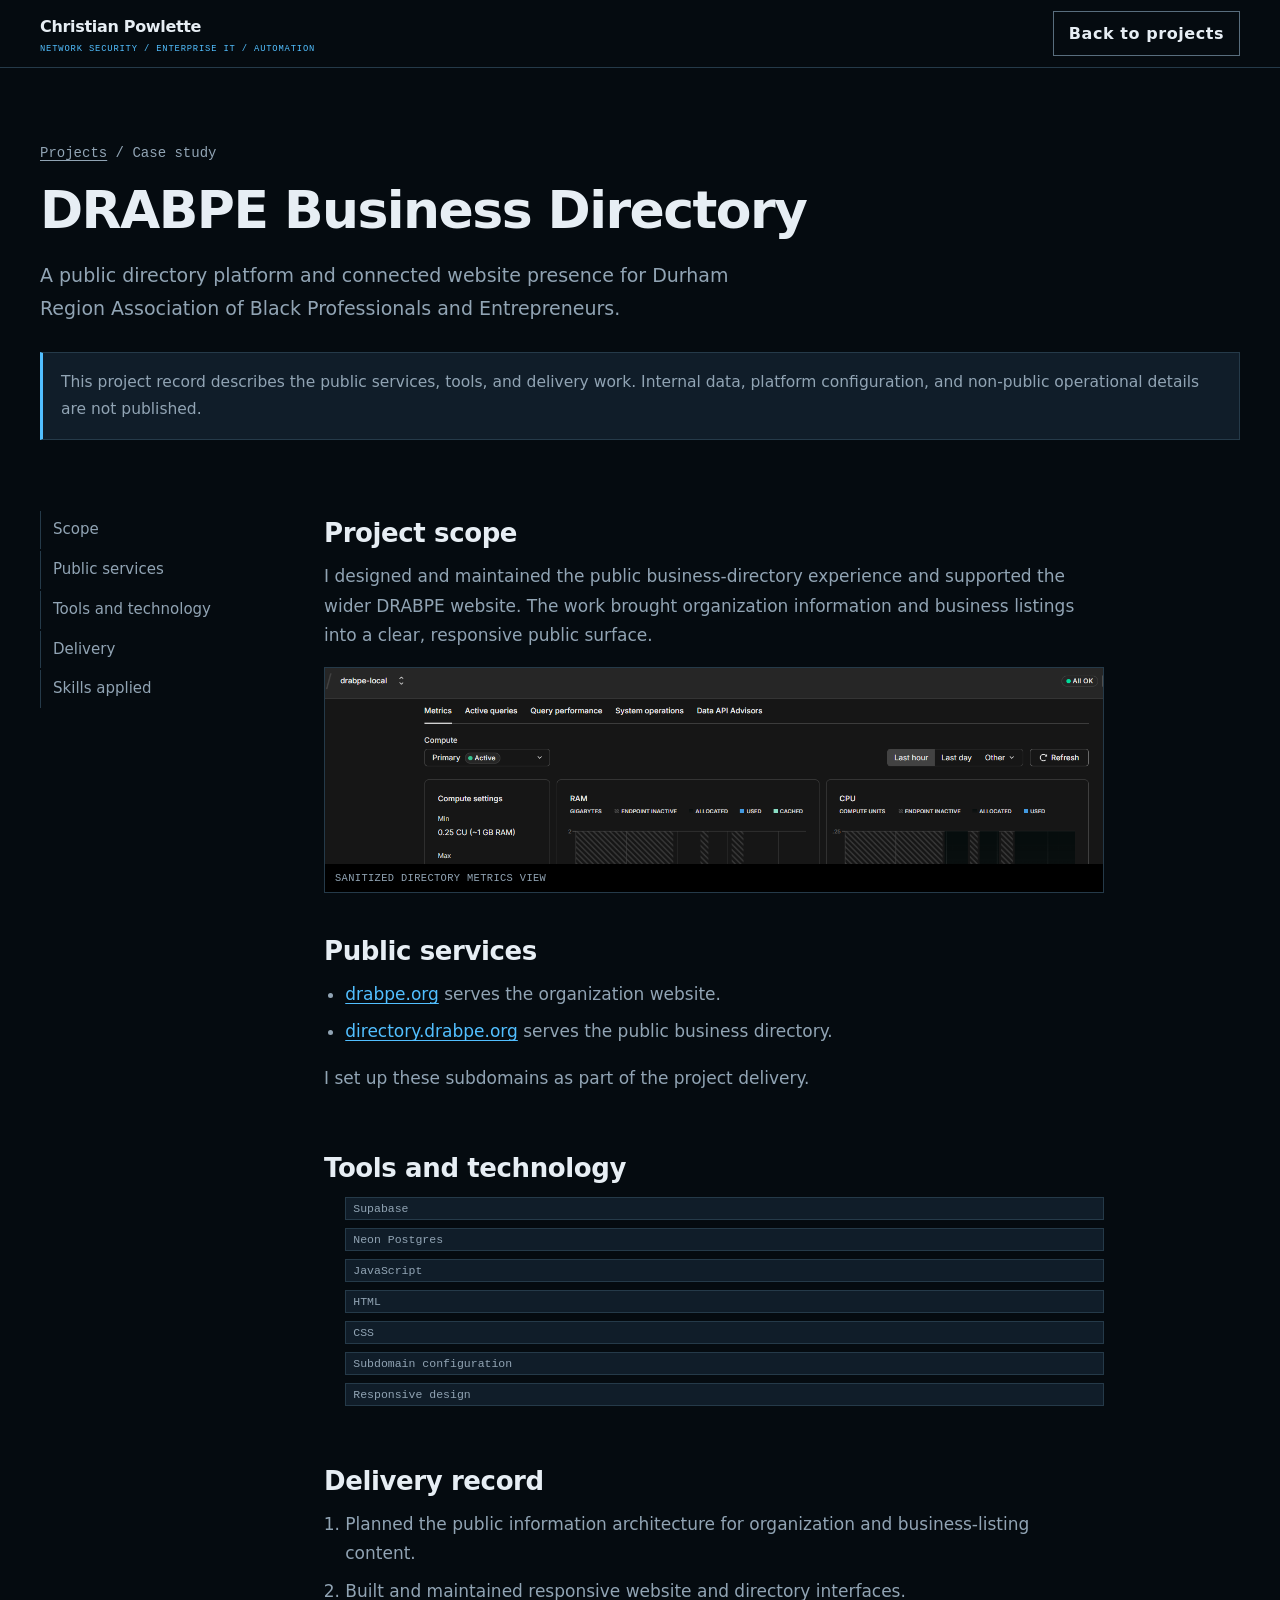
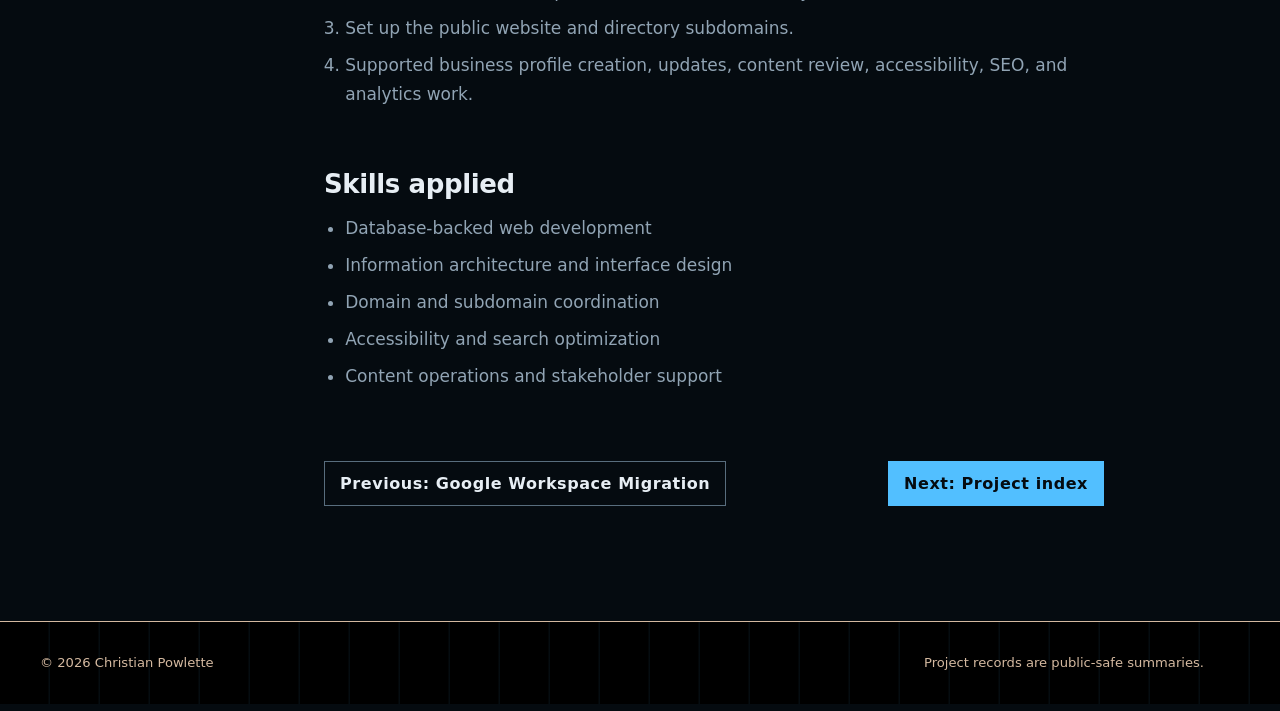
==== commit 918cf0fc: "Improve case study navigation and diagram contrast" ====
--- a/case-studies/drabpe-business-directory.html
+++ b/case-studies/drabpe-business-directory.html
@@ -15,14 +15,14 @@
   <a class="skip-link" href="#main">Skip to content</a>
   <header class="site-header"><div class="container"><a class="brand brand--wordmark" href="../index.html#top"><span class="brand-copy"><strong>Christian Powlette</strong><small>NETWORK SECURITY / ENTERPRISE IT / AUTOMATION</small></span></a><a class="btn btn-ghost" href="../index.html#projects">Back to projects</a></div></header>
   <main id="main">
-    <section class="cs-hero"><div class="container"><p class="cs-crumb"><a href="../index.html#projects">Projects</a> / Case study</p><h1>DRABPE Business Directory</h1><p class="cs-summary">A public directory platform and connected website presence for Durham Region Association of Black Professionals and Entrepreneurs.</p><p class="callout">This project record describes the public services, tools, and delivery work. Internal data, platform configuration, and non-public operational details are not published.</p></div></section>
+    <section class="cs-hero"><div class="container"><p class="cs-crumb"><a href="../projects.html">Projects</a> / Case study</p><h1>DRABPE Business Directory</h1><p class="cs-summary">A public directory platform and connected website presence for Durham Region Association of Black Professionals and Entrepreneurs.</p><p class="callout">This project record describes the public services, tools, and delivery work. Internal data, platform configuration, and non-public operational details are not published.</p></div></section>
     <div class="container cs-layout"><nav class="cs-toc" aria-label="On this page"><ol><li><a href="#scope">Scope</a></li><li><a href="#domains">Public services</a></li><li><a href="#tools">Tools and technology</a></li><li><a href="#delivery">Delivery</a></li><li><a href="#skills">Skills applied</a></li></ol></nav><article class="cs-body">
       <section id="scope"><h2>Project scope</h2><p>I designed and maintained the public business-directory experience and supported the wider DRABPE website. The work brought organization information and business listings into a clear, responsive public surface.</p><figure class="project-evidence"><img src="../assets/images/drabpe-directory-database-metrics.png" alt="Sanitized metrics dashboard for the DRABPE Business Directory database backend"><figcaption>Sanitized directory metrics view</figcaption></figure></section>
       <section id="domains"><h2>Public services</h2><ul><li><a href="https://drabpe.org" rel="noopener noreferrer">drabpe.org</a> serves the organization website.</li><li><a href="https://directory.drabpe.org" rel="noopener noreferrer">directory.drabpe.org</a> serves the public business directory.</li></ul><p>I set up these subdomains as part of the project delivery.</p></section>
       <section id="tools"><h2>Tools and technology</h2><ul class="chips" aria-label="Technologies"><li class="chip">Supabase</li><li class="chip">Neon Postgres</li><li class="chip">JavaScript</li><li class="chip">HTML</li><li class="chip">CSS</li><li class="chip">Subdomain configuration</li><li class="chip">Responsive design</li></ul></section>
       <section id="delivery"><h2>Delivery record</h2><ol class="plain"><li>Planned the public information architecture for organization and business-listing content.</li><li>Built and maintained responsive website and directory interfaces.</li><li>Set up the public website and directory subdomains.</li><li>Supported business profile creation, updates, content review, accessibility, SEO, and analytics work.</li></ol></section>
       <section id="skills"><h2>Skills applied</h2><ul><li>Database-backed web development</li><li>Information architecture and interface design</li><li>Domain and subdomain coordination</li><li>Accessibility and search optimization</li><li>Content operations and stakeholder support</li></ul></section>
-      <div class="cs-nav"><a class="btn btn-ghost" href="google-workspace-migration.html">Previous project</a><a class="btn btn-primary" href="../index.html#projects">Back to projects</a></div>
+      <nav class="cs-nav" aria-label="Case study navigation"><a class="btn btn-ghost" href="google-workspace-migration.html">Previous: Google Workspace Migration</a><a class="btn btn-primary" href="../projects.html">Next: Project index</a></nav>
     </article></div>
   </main>
   <footer class="site-footer"><div class="container"><span>&copy; <span id="year">2026</span> Christian Powlette</span><span>Project records are public-safe summaries.</span></div></footer>
--- a/assets/css/styles.css
+++ b/assets/css/styles.css
@@ -189,7 +189,6 @@
 .hero-grid { position: relative; z-index: 1; display: grid; grid-template-columns: minmax(0, .94fr) minmax(390px, 1.06fr); gap: clamp(32px, 5vw, 72px); align-items: center; }
 .hero h1 { font-size: clamp(2.75rem, 6.4vw, 4rem); font-weight: 600; letter-spacing: -0.025em; line-height: 1.02; }
 .eyebrow { display: flex; align-items: center; gap: 9px; margin: 0 0 16px; color: #d45821; font: 500 .75rem var(--font-mono); letter-spacing: .08em; text-transform: uppercase; }
-.eyebrow span { width: 18px; height: 1px; background: currentColor; }
 .hero-title { margin: 20px 0 0; color: #d4b9a0; font: 500 clamp(1.1rem, 2vw, 1.45rem)/1.2 var(--font-sans); letter-spacing: -.015em; }
 .hero-lead { margin: 24px 0 32px; color: #ffffff; font-size: 1.125rem; max-width: 56ch; }
 .hero-lead strong { color: #ffffff; font-weight: 600; }
@@ -549,6 +548,8 @@
 .qr { text-align: center; }
 .qr-box { width: 148px; height: 148px; padding: 10px; background: #ffffff; border: 1px solid var(--border-strong); border-radius: var(--r-md); display: grid; place-items: center; color: var(--ink-dark); font: 400 0.75rem/1.3 var(--font-mono); overflow-wrap: anywhere; }
 .qr-box svg { width: 100%; height: 100%; }
+.qr-link { display: block; color: inherit; text-decoration: none; }
+.qr-link:hover .qr-box, .qr-link:focus-visible .qr-box { border-color: var(--accent-ink); outline: 2px solid var(--accent-ink); outline-offset: 3px; }
 .qr figcaption { margin-top: 10px; color: var(--muted); font-size: 0.9375rem; }
 form.contact-form { padding: clamp(22px, 3vw, 32px); display: grid; gap: 16px; }
 .field { display: grid; gap: 6px; }
@@ -659,13 +660,23 @@
 .durham-project-gallery-head h4 { color: var(--text); font-size: .98rem; }
 .durham-project-gallery-copy { margin: 8px 0 14px; color: var(--muted); font-size: .88rem; line-height: 1.55; }
 .durham-project-grid { display: grid; grid-template-columns: repeat(2, minmax(0, 1fr)); gap: 10px; }
-.durham-project { display: block; min-width: 0; border: 1px solid var(--border); background: #050b10; color: inherit; text-decoration: none; }
+.durham-project { display: block; min-width: 0; padding: 0; border: 1px solid var(--border); background: #050b10; color: inherit; font: inherit; text-align: left; text-decoration: none; cursor: zoom-in; }
 .durham-project:hover, .durham-project:focus-visible { border-color: var(--accent-ink); color: inherit; }
 .durham-project figure { margin: 0; }
 .durham-project img { display: block; width: 100%; height: 126px; object-fit: cover; background: #050b10; }
 .durham-project figcaption { display: grid; gap: 3px; min-height: 55px; padding: 8px 9px; border-top: 1px solid var(--border); }
 .durham-project figcaption strong { color: var(--text); font: 600 .68rem/1.3 var(--font-mono); }
 .durham-project figcaption span { color: var(--muted); font: 400 .58rem/1.3 var(--font-mono); letter-spacing: .035em; text-transform: uppercase; }
+.image-preview-modal { width: min(960px, calc(100vw - 32px)); max-height: min(860px, calc(100vh - 32px)); margin: auto; padding: 0; overflow: auto; border: 1px solid #52bfff; background: #050b10; color: #e7eef4; }
+.image-preview-modal::backdrop { background: rgba(0, 0, 0, .8); backdrop-filter: blur(3px); }
+.image-preview-modal__bar { display: flex; justify-content: space-between; align-items: center; gap: 16px; padding: 12px 16px; border-bottom: 1px solid #253a49; color: #91a4b4; font: 500 .68rem var(--font-mono); letter-spacing: .08em; }
+.image-preview-modal__close { border: 1px solid #52bfff; background: transparent; color: #e7eef4; padding: 7px 11px; font: 500 .68rem var(--font-mono); cursor: pointer; }
+.image-preview-modal__close:hover, .image-preview-modal__close:focus-visible { background: #10202d; outline: 2px solid #52bfff; outline-offset: 2px; }
+.image-preview-modal figure { margin: 0; }
+.image-preview-modal img { display: block; width: 100%; max-height: calc(100vh - 170px); object-fit: contain; background: #000; }
+.image-preview-modal figcaption { display: grid; gap: 4px; padding: 14px 16px; border-top: 1px solid #253a49; }
+.image-preview-modal figcaption strong { color: #e7eef4; font: 600 .8rem var(--font-mono); }
+.image-preview-modal figcaption span { color: #91a4b4; font: 400 .72rem/1.45 var(--font-mono); }
 .credential-grid { display: grid; grid-template-columns: repeat(4, minmax(0, 1fr)); gap: 14px; margin-top: 24px; }
 .credential { padding: 18px; }
 .credential h3 { margin: 0 0 8px; }
@@ -777,7 +788,6 @@
 
 /* Final infrastructure-console accents: kept late so legacy section rules inherit the new system. */
 .eyebrow, .capability-number, .project::before { color: #52bfff; }
-.eyebrow span { background: currentColor; }
 .hero { background: #0a131c; }
 .hero::before { background: radial-gradient(circle at 78% 30%, color-mix(in srgb, #52bfff 15%, transparent), transparent 27%), linear-gradient(110deg, #050b10, #0a131c 58%, #101d29); }
 .hero-title, .hero-ledger span, .hero-portrait figcaption, .topology-inspector code { color: #91a4b4; }
@@ -922,6 +932,20 @@
 #nas-diagram .node.guest rect { fill: #101d29; stroke: #f3b75d; }
 #nas-diagram .node.safe rect { stroke: #53f3a6; }
 #nas-diagram .node.cloud rect { stroke: #52bfff; }
+.cs-body .diagram { --dg-node: #152431; --dg-stroke: #52bfff; --dg-text: #f4f8fb; --dg-sub: #c6d6e3; background: #0a131c; }
+.cs-body .diagram .node rect { fill: #152431; }
+.cs-body .diagram .node text { fill: #f4f8fb; }
+.cs-body .diagram .node .sub, .cs-body .diagram .note { fill: #c6d6e3; }
+.cs-body .diagram .node.guest rect { fill: #101d29; stroke: #f3b75d; }
+.cs-body .diagram .node.safe rect { stroke: #53f3a6; }
+.cs-body .diagram .node.cloud rect { stroke: #52bfff; }
+.hero-topology .diagram { --dg-node: #152431; --dg-stroke: #52bfff; --dg-text: #f4f8fb; --dg-sub: #c6d6e3; background: #0a131c; }
+.hero-topology .diagram .node rect { fill: #152431; }
+.hero-topology .diagram .node text { fill: #f4f8fb; }
+.hero-topology .diagram .node .sub, .hero-topology .diagram .note { fill: #c6d6e3; }
+.hero-topology .diagram .node.guest rect { fill: #101d29; stroke: #f3b75d; }
+.hero-topology .diagram .node.safe rect { stroke: #53f3a6; }
+.hero-topology .diagram .node.cloud rect { stroke: #52bfff; }
 .directory-featured { border-top-color: #53f3a6; }
 .directory-surface .project-mini-photo { height: 250px; object-position: top left; }
 
